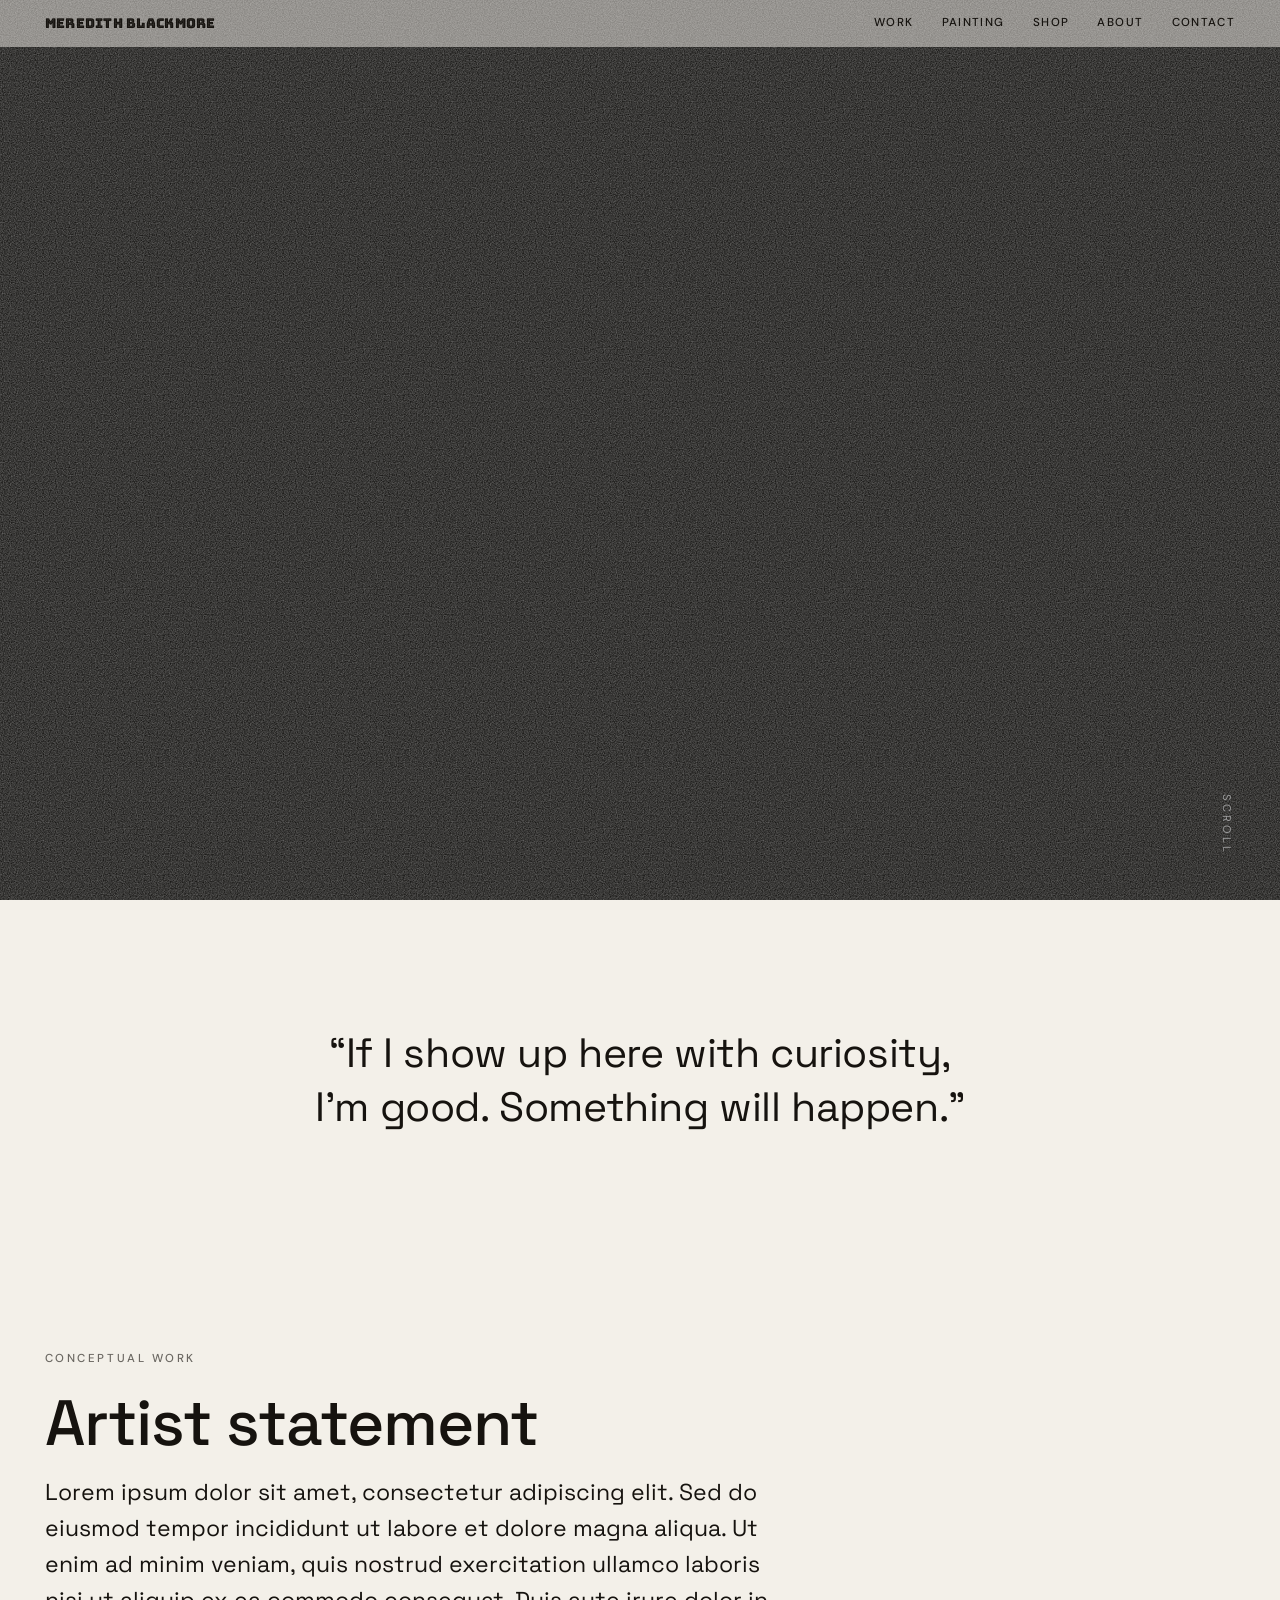
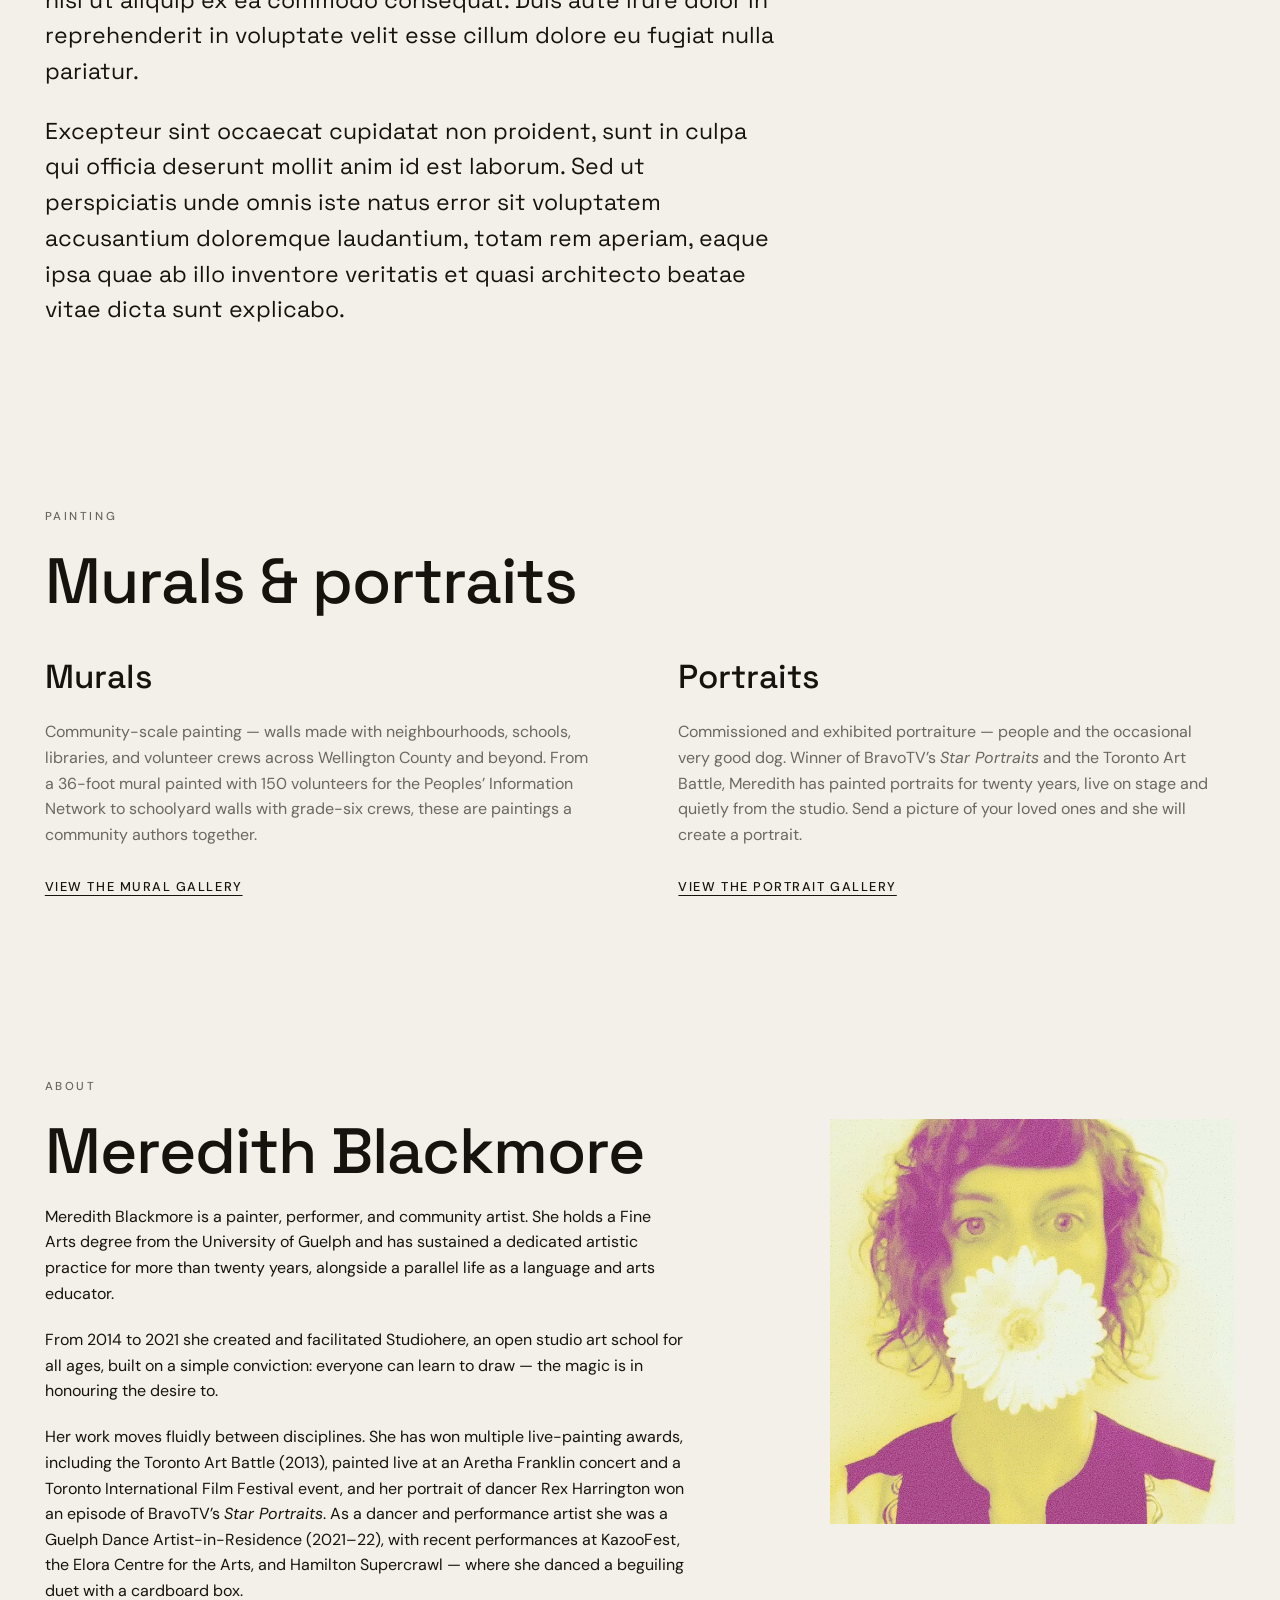
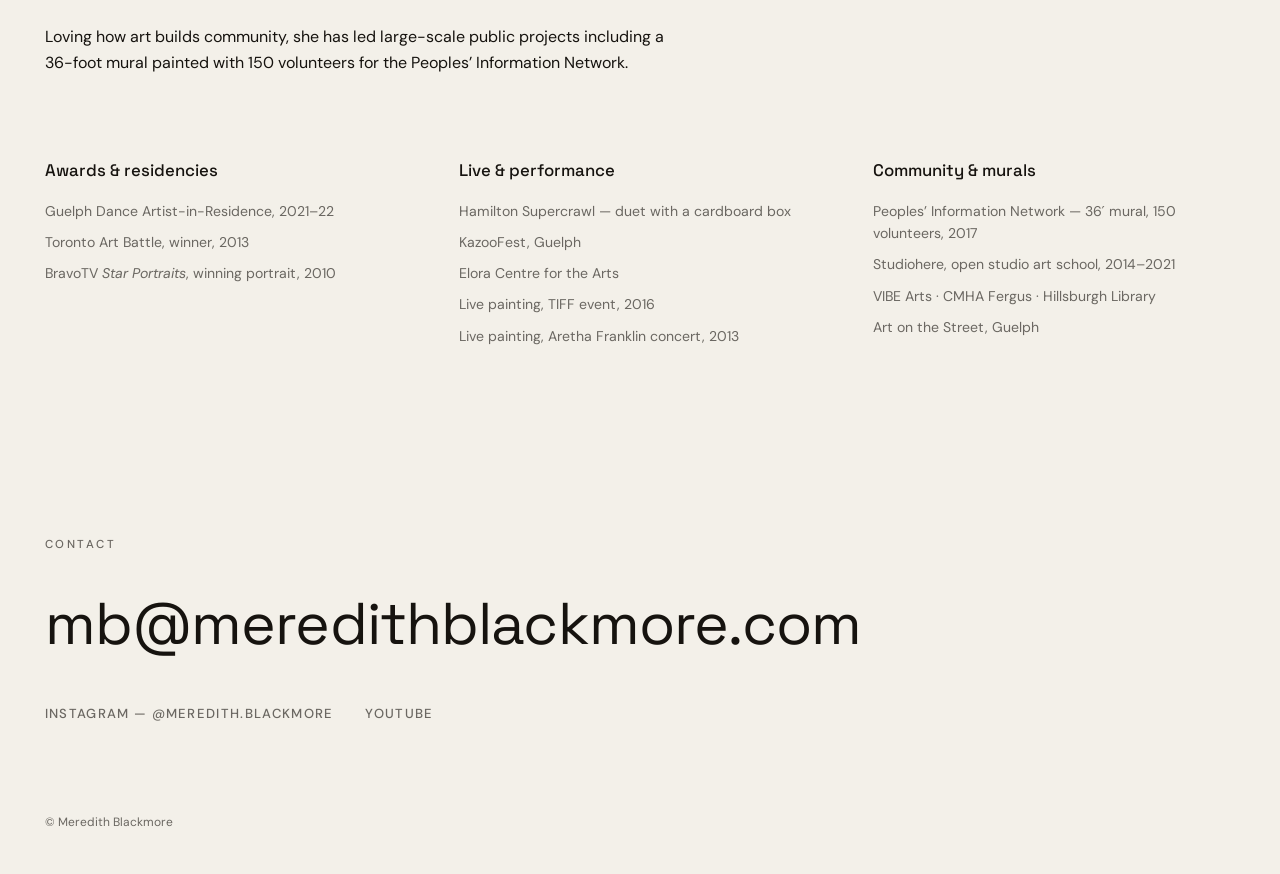
==== index.html @ 8c60cbe1 "Meredith Blackmore site — client-review build" ====
<!DOCTYPE html>
<html lang="en">
<head>
<meta charset="UTF-8">
<meta name="viewport" content="width=device-width, initial-scale=1.0">
<title>Meredith Blackmore — Painter · Performer · Community Artist</title>
<meta name="description" content="Meredith Blackmore - Multidisciplinary Artist">
<link rel="icon" href="assets/favicon.svg" type="image/svg+xml">
<link rel="icon" href="assets/favicon.png" sizes="32x32" type="image/png">
<link rel="apple-touch-icon" href="assets/apple-touch-icon.png">
<link rel="preconnect" href="https://fonts.googleapis.com">
<link rel="preconnect" href="https://fonts.gstatic.com" crossorigin>
<link href="https://fonts.googleapis.com/css2?family=Bungee+Inline&family=DM+Sans:ital,wght@0,400;0,500;1,400;1,500&family=Space+Grotesk:wght@400;500;600&display=swap" rel="stylesheet">
<script>(function(){var ua=navigator.userAgent,ipad=navigator.platform==="MacIntel"&&navigator.maxTouchPoints>1,m=/Android|iPhone|iPad|iPod|Mobi/i.test(ua)||ipad||(matchMedia("(pointer: coarse)").matches&&innerWidth<820);document.documentElement.classList.add(m?"device-mobile":"device-desktop");window.IS_MOBILE=m;})();</script>
<link rel="stylesheet" href="css/site.css">
</head>
<body>

<header class="site-head" id="siteHead">
  <a class="wordmark" href="#top">Meredith Blackmore</a>
  <nav class="site-nav">
    <a href="#work">Work</a>
    <a href="#painting">Painting</a>
    <a href="shop.html">Shop</a>
    <a href="#about">About</a>
    <a href="#contact">Contact</a>
  </nav>
</header>

<!-- ============ HERO ============ -->
<section class="hero" id="top">
  <h1 class="visually-hidden">Meredith Blackmore — painter, performer, community artist</h1>
  <div class="hero-stage grain" id="heroStage" aria-hidden="true"></div>
  <p class="hero-cue">Scroll</p>
</section>

<!-- ============ OPENING QUOTE ============ -->
<section class="statement">
  <p>“If I show up here with curiosity, I’m good. Something will happen.”</p>
</section>

<!-- ============ ARTIST STATEMENT ============ -->
<section class="section" id="work">
  <p class="eyebrow">Conceptual work</p>
  <h2 class="section-title">Artist statement</h2>
  <div class="statement-body">
    <p>Lorem ipsum dolor sit amet, consectetur adipiscing elit. Sed do eiusmod tempor incididunt ut labore et dolore magna aliqua. Ut enim ad minim veniam, quis nostrud exercitation ullamco laboris nisi ut aliquip ex ea commodo consequat. Duis aute irure dolor in reprehenderit in voluptate velit esse cillum dolore eu fugiat nulla pariatur.</p>
    <p>Excepteur sint occaecat cupidatat non proident, sunt in culpa qui officia deserunt mollit anim id est laborum. Sed ut perspiciatis unde omnis iste natus error sit voluptatem accusantium doloremque laudantium, totam rem aperiam, eaque ipsa quae ab illo inventore veritatis et quasi architecto beatae vitae dicta sunt explicabo.</p>
  </div>
</section>

<!-- ============ PAINTING ============ -->
<section class="section" id="painting">
  <p class="eyebrow">Painting</p>
  <h2 class="section-title">Murals &amp; portraits</h2>
  <div class="painting-blocks">
    <div class="painting-block">
      <h3>Murals</h3>
      <p>Community-scale painting — walls made with neighbourhoods, schools, libraries, and volunteer crews across Wellington County and beyond. From a 36-foot mural painted with 150 volunteers for the Peoples’ Information Network to schoolyard walls with grade-six crews, these are paintings a community authors together.</p>
      <a class="text-link" href="murals.html">View the mural gallery</a>
    </div>
    <div class="painting-block">
      <h3>Portraits</h3>
      <p>Commissioned and exhibited portraiture — people and the occasional very good dog. Winner of BravoTV’s <em>Star Portraits</em> and the Toronto Art Battle, Meredith has painted portraits for twenty years, live on stage and quietly from the studio. Send a picture of your loved ones and she will create a portrait.</p>
      <a class="text-link" href="portraits.html">View the portrait gallery</a>
    </div>
  </div>
</section>

<!-- ============ ABOUT ============ -->
<section class="section" id="about">
  <p class="eyebrow">About</p>
  <div class="about-grid">
    <div class="about-bio">
      <h2 class="section-title">Meredith Blackmore</h2>
      <p>Meredith Blackmore is a painter, performer, and community artist. She holds a Fine Arts degree from the University of Guelph and has sustained a dedicated artistic practice for more than twenty years, alongside a parallel life as a language and arts educator.</p>
      <p>From 2014 to 2021 she created and facilitated Studiohere, an open studio art school for all ages, built on a simple conviction: everyone can learn to draw — the magic is in honouring the desire to.</p>
      <p>Her work moves fluidly between disciplines. She has won multiple live-painting awards, including the Toronto Art Battle (2013), painted live at an Aretha Franklin concert and a Toronto International Film Festival event, and her portrait of dancer Rex Harrington won an episode of BravoTV’s <em>Star Portraits</em>. As a dancer and performance artist she was a Guelph Dance Artist-in-Residence (2021–22), with recent performances at KazooFest, the Elora Centre for the Arts, and Hamilton Supercrawl — where she danced a beguiling duet with a cardboard box.</p>
      <p>Loving how art builds community, she has led large-scale public projects including a 36-foot mural painted with 150 volunteers for the Peoples’ Information Network.</p>
    </div>
    <figure class="about-media grain">
      <video id="aboutVideo" src="assets/video/2017-12-29_12-09-17_UTC.mp4" poster="assets/posters/2017-12-29_12-09-17_UTC.jpg" muted loop playsinline></video>
    </figure>
  </div>

  <div class="selected">
    <div class="selected-col">
      <h3>Awards &amp; residencies</h3>
      <ul>
        <li>Guelph Dance Artist-in-Residence, 2021–22</li>
        <li>Toronto Art Battle, winner, 2013</li>
        <li>BravoTV <em>Star Portraits</em>, winning portrait, 2010</li>
      </ul>
    </div>
    <div class="selected-col">
      <h3>Live &amp; performance</h3>
      <ul>
        <li>Hamilton Supercrawl — duet with a cardboard box</li>
        <li>KazooFest, Guelph</li>
        <li>Elora Centre for the Arts</li>
        <li>Live painting, TIFF event, 2016</li>
        <li>Live painting, Aretha Franklin concert, 2013</li>
      </ul>
    </div>
    <div class="selected-col">
      <h3>Community &amp; murals</h3>
      <ul>
        <li>Peoples’ Information Network — 36′ mural, 150 volunteers, 2017</li>
        <li>Studiohere, open studio art school, 2014–2021</li>
        <li>VIBE Arts · CMHA Fergus · Hillsburgh Library</li>
        <li>Art on the Street, Guelph</li>
      </ul>
    </div>
  </div>
</section>

<!-- ============ CONTACT ============ -->
<section class="section contact" id="contact">
  <p class="eyebrow">Contact</p>
  <a class="contact-mail" href="mailto:mb@meredithblackmore.com">mb@meredithblackmore.com</a>
  <div class="contact-social">
    <a href="https://www.instagram.com/meredith.blackmore/" target="_blank" rel="noopener">Instagram — @meredith.blackmore</a>
    <a href="https://www.youtube.com/channel/UCuz3bTZpnlCK3Yymyf228hQ" target="_blank" rel="noopener">YouTube</a>
  </div>
</section>

<footer class="site-foot">
  <p>© Meredith Blackmore</p>
</footer>

<script src="js/hero.js"></script>
</body>
</html>
---- css/site.css ----
/* ============================================================
   Meredith Blackmore — site
   Bone paper, ink type. Bungee Inline wordmark, Space Grotesk
   display, DM Sans supporting.
   No decorative rules — hierarchy through space, weight, scale.
   ============================================================ */

:root {
  --bone: #f3f0e9;
  --ink: #16130f;
  --ink-soft: rgba(22, 19, 15, 0.62);
  --gap: clamp(1rem, 2.5vw, 2rem);
  --ease-sine: cubic-bezier(0.445, 0.05, 0.55, 0.95);
}

* { margin: 0; padding: 0; box-sizing: border-box; }

html { scroll-behavior: smooth; }

body {
  overflow-x: clip;
  background: var(--bone);
  color: var(--ink);
  font-family: "DM Sans", system-ui, sans-serif;
  font-size: 1rem;
  line-height: 1.6;
  -webkit-font-smoothing: antialiased;
}

img, video { display: block; max-width: 100%; }

a { color: inherit; }

/* ---------- header ---------- */

.site-head {
  position: fixed;
  inset: 0 0 auto 0;
  z-index: 50;
  display: flex;
  justify-content: space-between;
  align-items: center;
  padding: 0.9rem clamp(1.25rem, 3.5vw, 3rem);
  color: var(--ink);
  background: rgba(243, 240, 233, 0.5); /* videos play through underneath */
  transition: background-color 0.5s var(--ease-sine);
}

/* solid once past the hero; subpages have no hero so always solid */
.site-head.solid,
.subpage .site-head {
  background: var(--bone);
}

.wordmark {
  font-family: "Bungee Inline", sans-serif;
  font-weight: 400;
  font-size: clamp(0.8rem, 1.05vw, 0.95rem);
  line-height: 1.1;
  letter-spacing: 0.02em;
  text-decoration: none;
  white-space: nowrap;
}

.visually-hidden {
  position: absolute;
  width: 1px;
  height: 1px;
  overflow: hidden;
  clip-path: inset(50%);
  white-space: nowrap;
}

.site-nav {
  display: flex;
  gap: clamp(0.9rem, 2.2vw, 1.9rem);
}

.site-nav a {
  font-family: "DM Sans", system-ui, sans-serif;
  font-weight: 500;
  font-size: 0.72rem;
  letter-spacing: 0.12em;
  text-transform: uppercase;
  text-decoration: none;
  color: var(--ink);
  transition: opacity 0.4s var(--ease-sine);
}

.site-nav a:hover { opacity: 0.65; }

.text-link {
  display: inline-block;
  font-size: 0.8rem;
  font-weight: 500;
  letter-spacing: 0.12em;
  text-transform: uppercase;
  text-decoration: underline;
  text-underline-offset: 0.35em;
  transition: opacity 0.4s var(--ease-sine);
}

.text-link:hover { opacity: 0.65; }

/* ---------- hero ---------- */

.hero {
  position: relative;
  height: 100svh;
  overflow: hidden;
  background: #0c0b09;
}

.hero-stage { position: absolute; inset: 0; }

.hero-scene {
  position: absolute;
  inset: 0;
  opacity: 0;
  transition: opacity 1.9s var(--ease-sine);
}

.hero-scene.live { opacity: 1; }

.hero-scene video {
  width: 100%;
  height: 100%;
  object-fit: cover;
}

.hero-cue {
  position: absolute;
  right: clamp(1.25rem, 3.5vw, 3rem);
  bottom: clamp(1.5rem, 5vh, 3.5rem);
  z-index: 5;
  mix-blend-mode: difference;
  color: #fff;
  font-size: 0.7rem;
  letter-spacing: 0.28em;
  text-transform: uppercase;
  writing-mode: vertical-rl;
  opacity: 0.7;
  animation: cue-drift 4.5s var(--ease-sine) infinite;
}

@keyframes cue-drift {
  0%, 100% { transform: translateY(0); }
  50% { transform: translateY(10px); }
}

/* ---------- film grain ---------- */

.grain { overflow: hidden; } /* positioning context comes from the host element */

figure.grain { position: relative; }

.grain::after {
  content: "";
  position: absolute;
  inset: -75%;
  z-index: 3;
  pointer-events: none;
  background-image: url("data:image/svg+xml,%3Csvg xmlns='http://www.w3.org/2000/svg' width='240' height='240'%3E%3Cfilter id='n'%3E%3CfeTurbulence type='fractalNoise' baseFrequency='0.85' numOctaves='2' stitchTiles='stitch'/%3E%3CfeColorMatrix type='saturate' values='0'/%3E%3C/filter%3E%3Crect width='100%25' height='100%25' filter='url(%23n)'/%3E%3C/svg%3E");
  /* NB: no mix-blend-mode here — Chrome won't blend against <video> layers,
     the grain silently disappears. Contrast-punched noise at low alpha works. */
  filter: contrast(320%);
  opacity: 0.38;
  animation: grain-shift 1.2s steps(10) infinite;
}

@keyframes grain-shift {
  0%, 100% { transform: translate(0, 0); }
  10% { transform: translate(-4%, -8%); }
  20% { transform: translate(-12%, 4%); }
  30% { transform: translate(6%, -18%); }
  40% { transform: translate(-4%, 18%); }
  50% { transform: translate(-12%, 8%); }
  60% { transform: translate(12%, 0%); }
  70% { transform: translate(0%, 12%); }
  80% { transform: translate(2%, 24%); }
  90% { transform: translate(-8%, 8%); }
}

/* ---------- statement ---------- */

.statement {
  padding: clamp(6rem, 14vh, 10rem) clamp(1.25rem, 3.5vw, 3rem);
  display: flex;
  justify-content: center;
}

.statement p {
  max-width: 56rem;
  font-family: "Space Grotesk", sans-serif;
  font-weight: 400;
  font-size: clamp(1.7rem, 3.2vw, 2.9rem);
  line-height: 1.32;
  letter-spacing: -0.01em;
  text-align: center;
  text-wrap: balance;
}

/* ---------- sections ---------- */

.section {
  padding: clamp(4.5rem, 10vh, 8rem) clamp(1.25rem, 3.5vw, 3rem);
  max-width: 90rem;
  margin: 0 auto;
}

.eyebrow {
  font-size: 0.72rem;
  font-weight: 500;
  letter-spacing: 0.22em;
  text-transform: uppercase;
  color: var(--ink-soft);
  margin-bottom: 1.4rem;
}

.section-title {
  font-family: "Space Grotesk", sans-serif;
  font-weight: 500;
  font-size: clamp(2.4rem, 5vw, 4.4rem);
  line-height: 1.02;
  letter-spacing: -0.015em;
  margin-bottom: 1.2rem;
}

.title-years {
  font-style: italic;
  font-weight: 400;
  font-size: 0.5em;
  color: var(--ink-soft);
  margin-left: 0.35em;
}

.section-intro {
  max-width: 38rem;
  color: var(--ink-soft);
  margin-bottom: clamp(2.5rem, 5vh, 4rem);
}

.sub-gap { margin-top: clamp(5rem, 10vh, 8rem); }

/* ---------- artist statement ---------- */

.statement-body { max-width: 46rem; }

.statement-body p {
  font-family: "Space Grotesk", sans-serif;
  font-weight: 400;
  font-size: clamp(1.15rem, 1.8vw, 1.5rem);
  line-height: 1.55;
  margin-bottom: 1.5rem;
}

.statement-body p:last-child { margin-bottom: 0; }

/* ---------- painting blocks ---------- */

.painting-blocks {
  margin-top: clamp(2rem, 4vh, 3rem);
  display: grid;
  grid-template-columns: repeat(auto-fit, minmax(min(22rem, 100%), 1fr));
  gap: clamp(2.5rem, 6vw, 6rem);
}

.painting-block h3 {
  font-family: "Space Grotesk", sans-serif;
  font-weight: 500;
  font-size: clamp(1.6rem, 2.6vw, 2.3rem);
  margin-bottom: 1rem;
}

.painting-block p {
  color: var(--ink-soft);
  margin-bottom: 1.6rem;
  max-width: 34rem;
}

/* ---------- painting galleries (subpages) ---------- */

.mural-grid {
  display: grid;
  grid-template-columns: repeat(auto-fill, minmax(min(26rem, 100%), 1fr));
  gap: var(--gap);
  row-gap: clamp(2rem, 4vh, 3rem);
}

.mural-grid figure img {
  width: 100%;
  aspect-ratio: 4 / 3;
  object-fit: cover;
}

.mural-grid figcaption,
.about-media figcaption {
  margin-top: 0.65rem;
  font-size: 0.78rem;
  color: var(--ink-soft);
  letter-spacing: 0.02em;
}

.portrait-grid {
  display: grid;
  grid-template-columns: repeat(auto-fill, minmax(min(15rem, 100%), 1fr));
  gap: var(--gap);
}

.portrait-grid figure img {
  width: 100%;
  aspect-ratio: 4 / 5;
  object-fit: cover;
}

/* ---------- shop (emulates the existing WooCommerce shop) ---------- */

.product-grid {
  display: grid;
  grid-template-columns: repeat(auto-fill, minmax(min(15rem, 100%), 1fr));
  gap: var(--gap);
  row-gap: clamp(2.2rem, 4vh, 3.2rem);
}

.product-card {
  display: block;
  text-decoration: none;
}

.card-media {
  position: relative;
  display: block;
  margin-bottom: 0.85rem;
}

.product-card img {
  width: 100%;
  aspect-ratio: 1;
  object-fit: cover;
  transition: opacity 0.4s var(--ease-sine);
}

.product-card:hover img { opacity: 0.88; }

.product-card.is-sold { pointer-events: none; }

.product-card.is-sold img { opacity: 0.55; filter: saturate(0.6); }

.sold-badge {
  position: absolute;
  left: 0.7rem;
  top: 0.7rem;
  padding: 0.3rem 0.7rem;
  background: var(--bone);
  color: var(--ink);
  font-size: 0.66rem;
  font-weight: 500;
  letter-spacing: 0.14em;
  text-transform: uppercase;
}

.product-card h3 {
  font-family: "Space Grotesk", sans-serif;
  font-weight: 500;
  font-size: 1.08rem;
  line-height: 1.25;
  margin-bottom: 0.25rem;
}

.product-card .desc {
  font-size: 0.78rem;
  color: var(--ink-soft);
  line-height: 1.45;
  margin-bottom: 0.3rem;
  display: -webkit-box;
  -webkit-line-clamp: 2;
  -webkit-box-orient: vertical;
  overflow: hidden;
}

.product-card .price {
  font-size: 0.85rem;
  color: var(--ink-soft);
  margin-bottom: 0.8rem;
}

.card-cta {
  display: inline-block;
  padding: 0.55rem 1.1rem;
  background: var(--ink);
  color: var(--bone);
  font-size: 0.7rem;
  font-weight: 500;
  letter-spacing: 0.12em;
  text-transform: uppercase;
  transition: opacity 0.4s var(--ease-sine);
}

.product-card:hover .card-cta { opacity: 0.82; }

.shop-more {
  margin-top: clamp(2.5rem, 5vh, 4rem);
  display: flex;
  flex-wrap: wrap;
  align-items: baseline;
  gap: 2rem;
}

.shop-note {
  font-size: 0.85rem;
  color: var(--ink-soft);
}

.shop-note a { color: inherit; }

/* ---------- about ---------- */

.about-grid {
  display: grid;
  grid-template-columns: minmax(0, 7fr) minmax(0, 4fr);
  gap: clamp(2.5rem, 6vw, 5rem);
  align-items: start;
}

.about-bio p { max-width: 40rem; margin-bottom: 1.3rem; }

.about-bio p:last-child { margin-bottom: 0; }

.about-media img,
.about-media video { width: 100%; }

.selected {
  margin-top: clamp(4rem, 9vh, 7rem);
  display: grid;
  grid-template-columns: repeat(auto-fit, minmax(min(16rem, 100%), 1fr));
  gap: clamp(2rem, 4vw, 4rem);
}

.selected-col h3 {
  font-family: "Space Grotesk", sans-serif;
  font-weight: 500;
  font-size: 1.05rem;
  margin-bottom: 1rem;
}

.selected-col ul { list-style: none; }

.selected-col li {
  font-size: 0.88rem;
  color: var(--ink-soft);
  margin-bottom: 0.55rem;
}

/* ---------- contact ---------- */

.contact { padding-bottom: clamp(3rem, 6vh, 5rem); }

.contact-mail {
  display: inline-block;
  font-family: "Space Grotesk", sans-serif;
  font-weight: 400;
  font-size: clamp(1.6rem, 4.6vw, 4rem);
  letter-spacing: -0.015em;
  text-decoration: none;
  transition: opacity 0.4s var(--ease-sine);
  overflow-wrap: anywhere;
}

.contact-mail:hover { opacity: 0.7; }

.contact-social {
  margin-top: 2rem;
  display: flex;
  flex-wrap: wrap;
  gap: 2rem;
}

.contact-social a {
  font-size: 0.82rem;
  font-weight: 500;
  letter-spacing: 0.1em;
  text-transform: uppercase;
  text-decoration: none;
  color: var(--ink-soft);
  transition: color 0.4s var(--ease-sine);
}

.contact-social a:hover { color: var(--ink); }

/* ---------- gallery subpages ---------- */

.subpage .gallery-page {
  padding-top: clamp(8rem, 16vh, 11rem); /* clear the fixed header */
}

.gallery-back {
  margin-top: clamp(2.5rem, 5vh, 4rem);
  display: flex;
  flex-wrap: wrap;
  gap: 2rem;
}

/* ---------- footer ---------- */

.site-foot {
  padding: 2.2rem clamp(1.25rem, 3.5vw, 3rem) 2.6rem;
  font-size: 0.75rem;
  color: var(--ink-soft);
}

/* ---------- small screens ---------- */

@media (max-width: 640px) {
  .site-head {
    flex-direction: column;
    align-items: center;
    gap: 0.55rem;
    padding: 0.8rem 1rem;
  }
  .wordmark { font-size: 0.78rem; }
  .site-nav { width: 100%; justify-content: space-between; gap: 0.4rem; }
  .site-nav a { font-size: 0.58rem; letter-spacing: 0.06em; }
  .hero-cue { display: none; }
  .about-grid { grid-template-columns: 1fr; }
  .about-media { order: -1; max-width: 20rem; }
  .product-grid,
  .portrait-grid {
    grid-template-columns: repeat(2, 1fr);
    gap: 0.9rem;
    row-gap: 1.6rem;
  }
  .product-card h3 { font-size: 0.92rem; }
  .card-cta { padding: 0.45rem 0.8rem; font-size: 0.62rem; }
  .subpage .gallery-page { padding-top: 7.5rem; }
}

/* ---------- reduced motion ---------- */

@media (prefers-reduced-motion: reduce) {
  html { scroll-behavior: auto; }
  .hero-cue { animation: none; }
  .hero-scene { transition: none; }
  .grain::after { animation: none; }
}
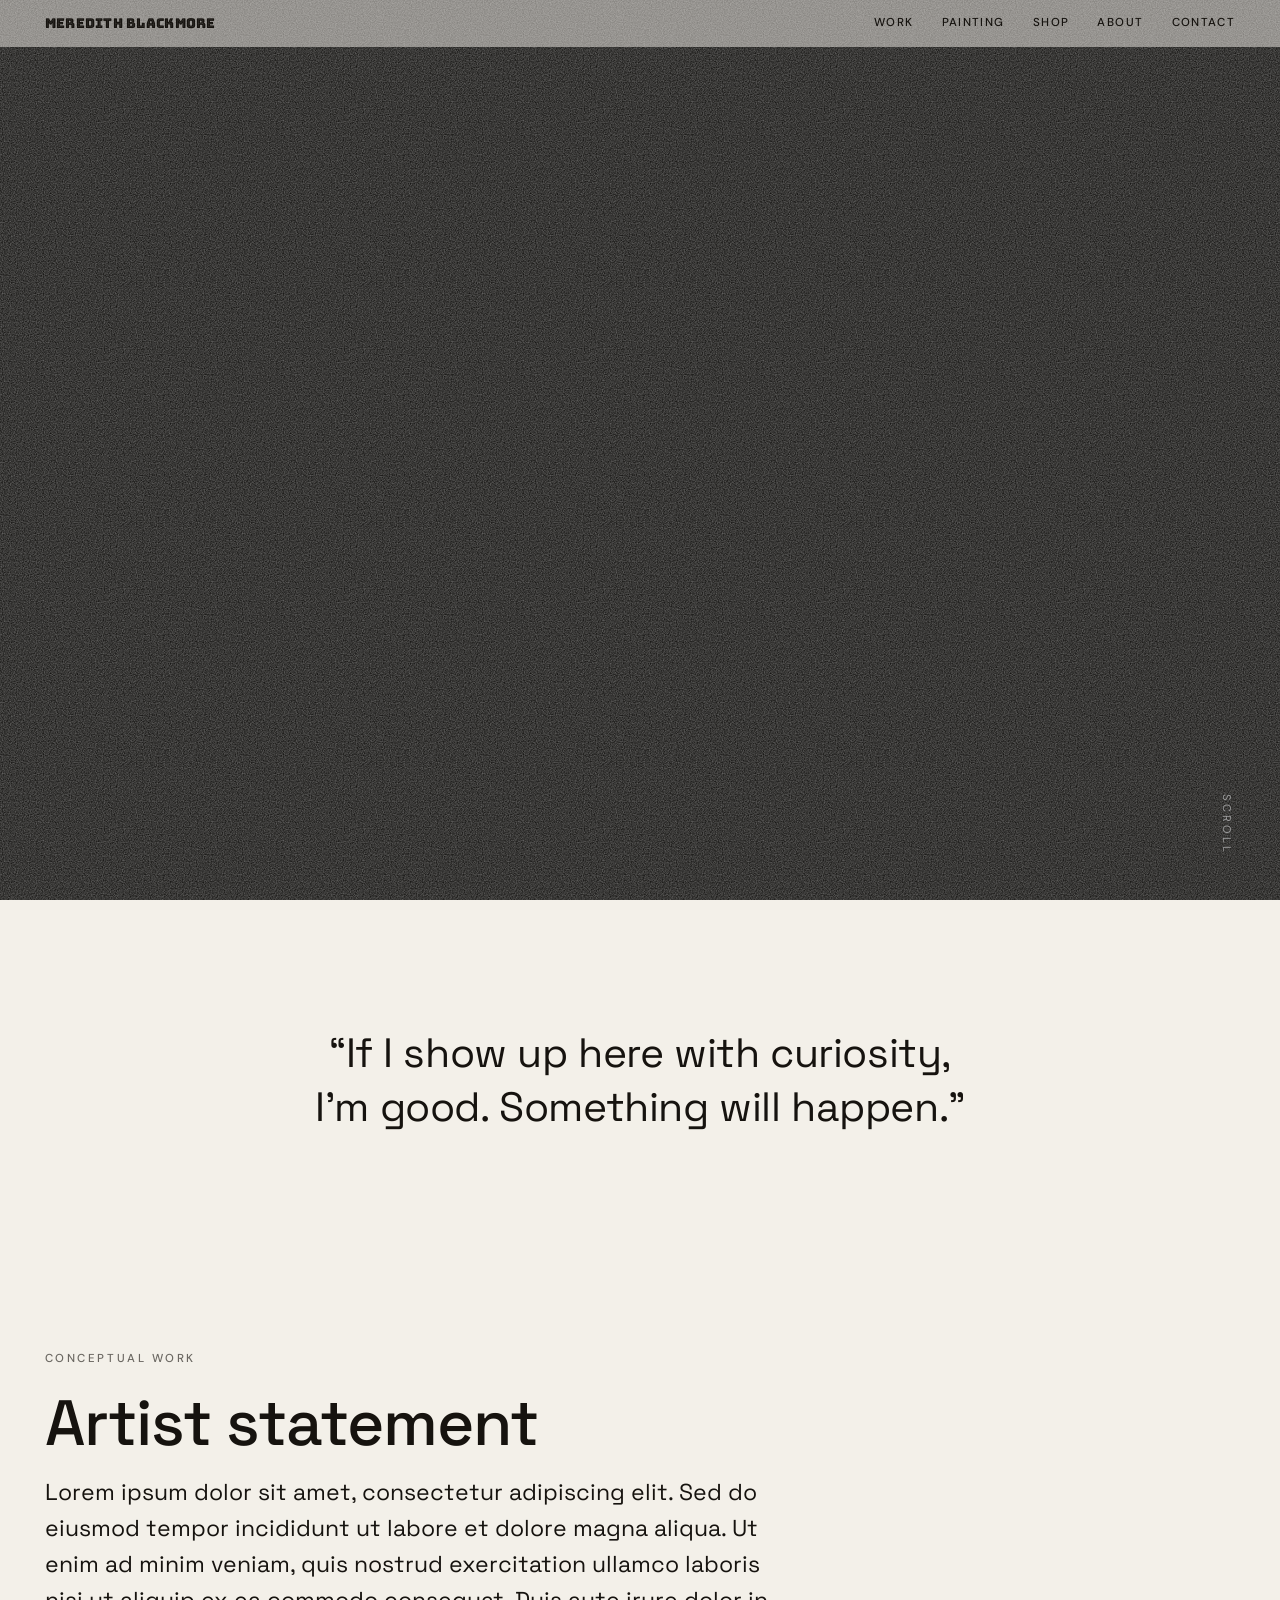
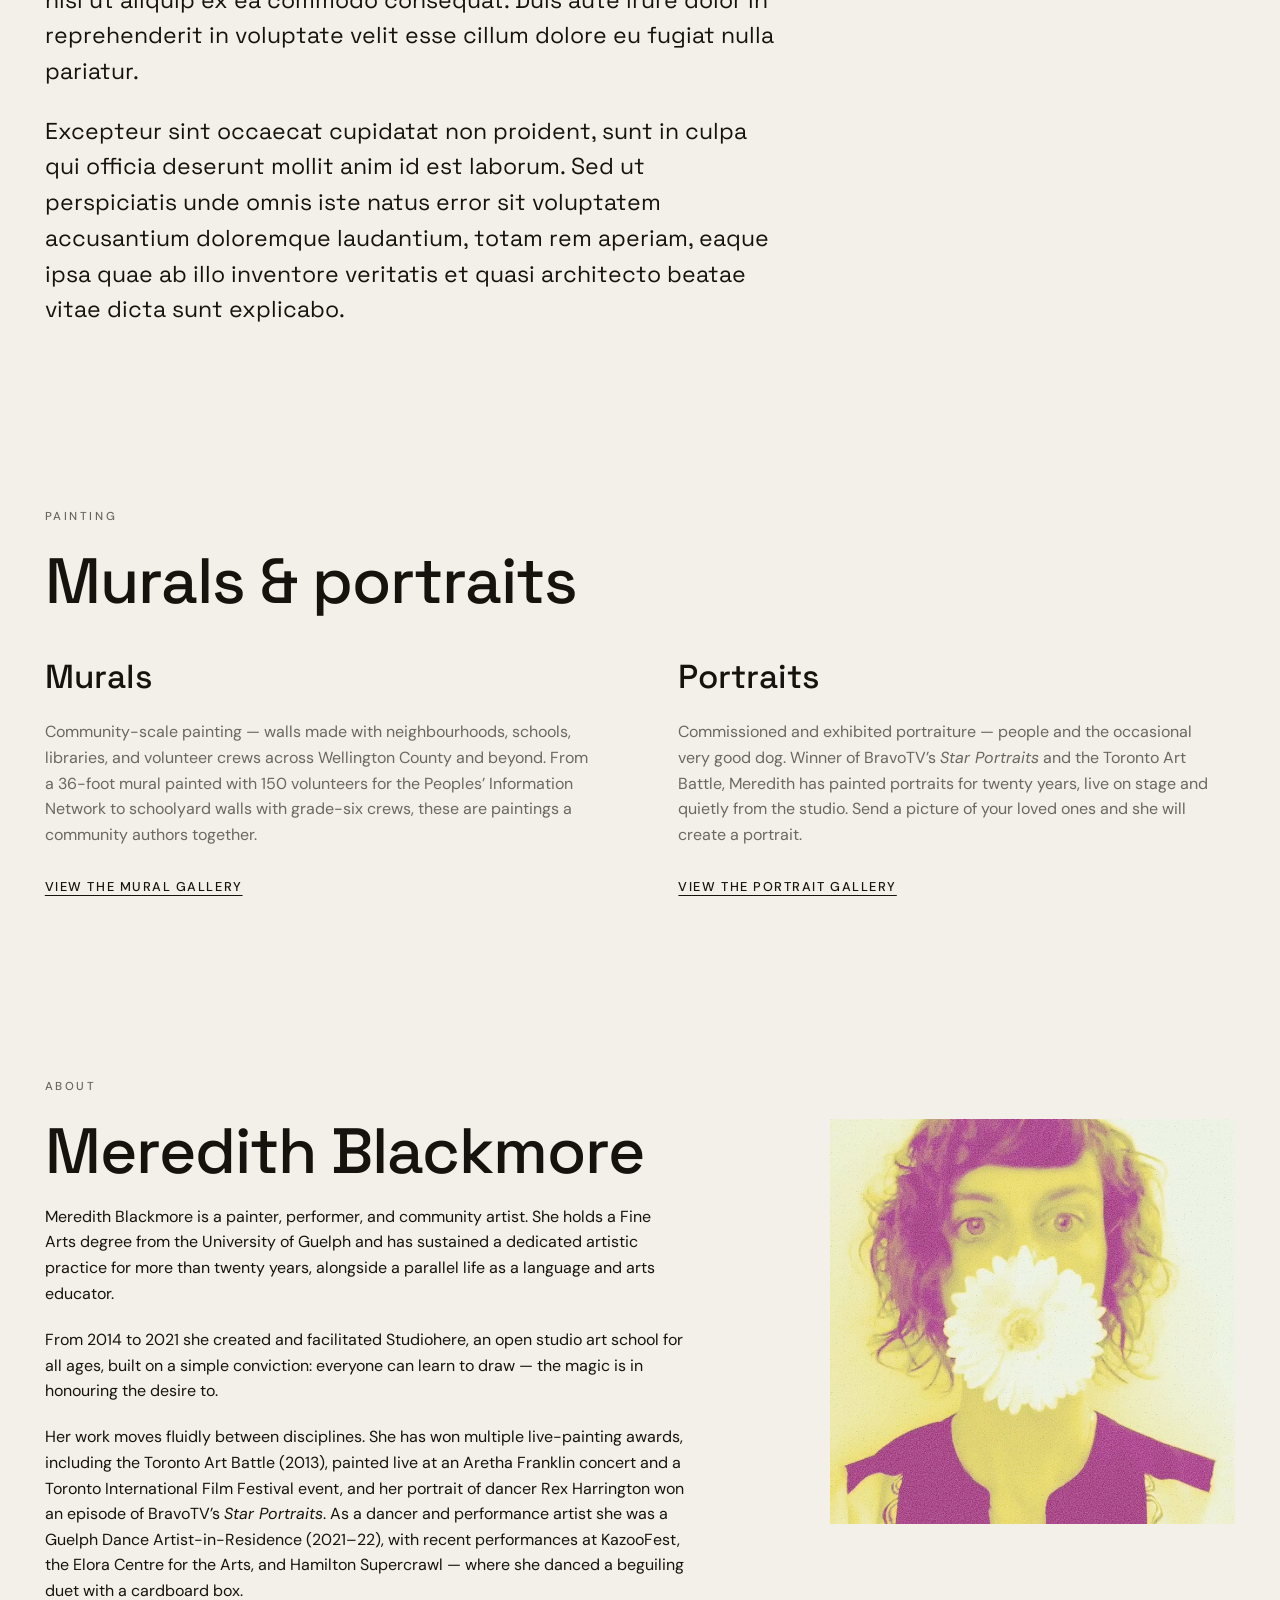
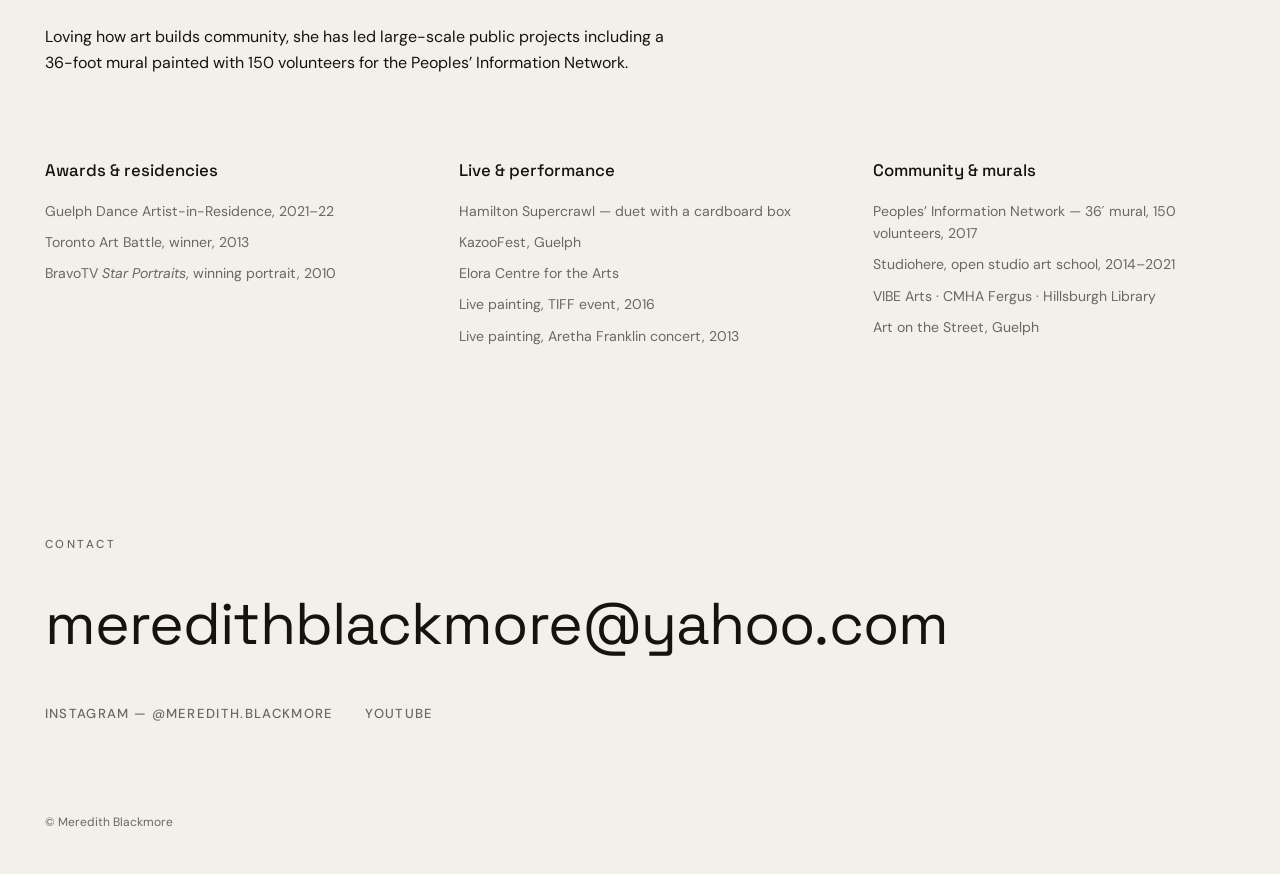
==== commit bfed9ec7: "Contact email: meredithblackmore@yahoo.com" ====
--- a/index.html
+++ b/index.html
@@ -117,7 +117,7 @@
 <!-- ============ CONTACT ============ -->
 <section class="section contact" id="contact">
   <p class="eyebrow">Contact</p>
-  <a class="contact-mail" href="mailto:mb@meredithblackmore.com">mb@meredithblackmore.com</a>
+  <a class="contact-mail" href="mailto:meredithblackmore@yahoo.com">meredithblackmore@yahoo.com</a>
   <div class="contact-social">
     <a href="https://www.instagram.com/meredith.blackmore/" target="_blank" rel="noopener">Instagram — @meredith.blackmore</a>
     <a href="https://www.youtube.com/channel/UCuz3bTZpnlCK3Yymyf228hQ" target="_blank" rel="noopener">YouTube</a>
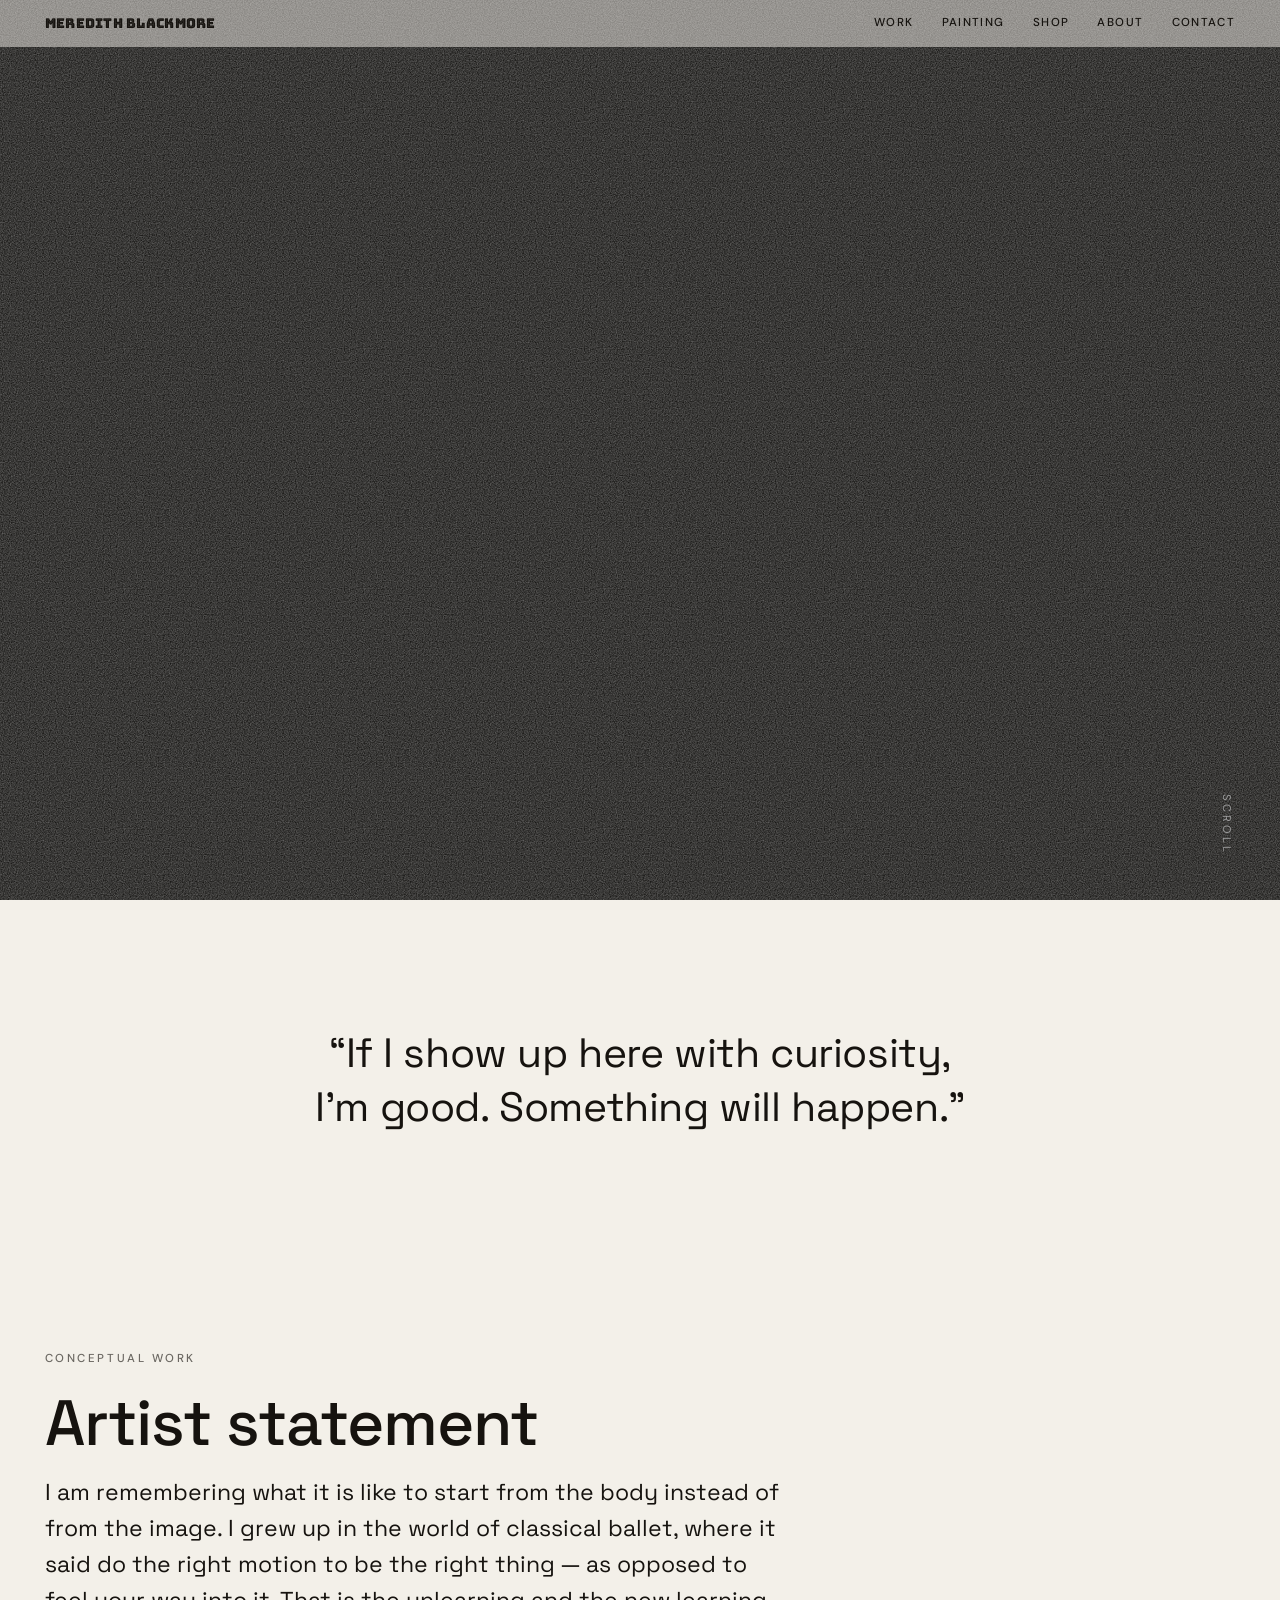
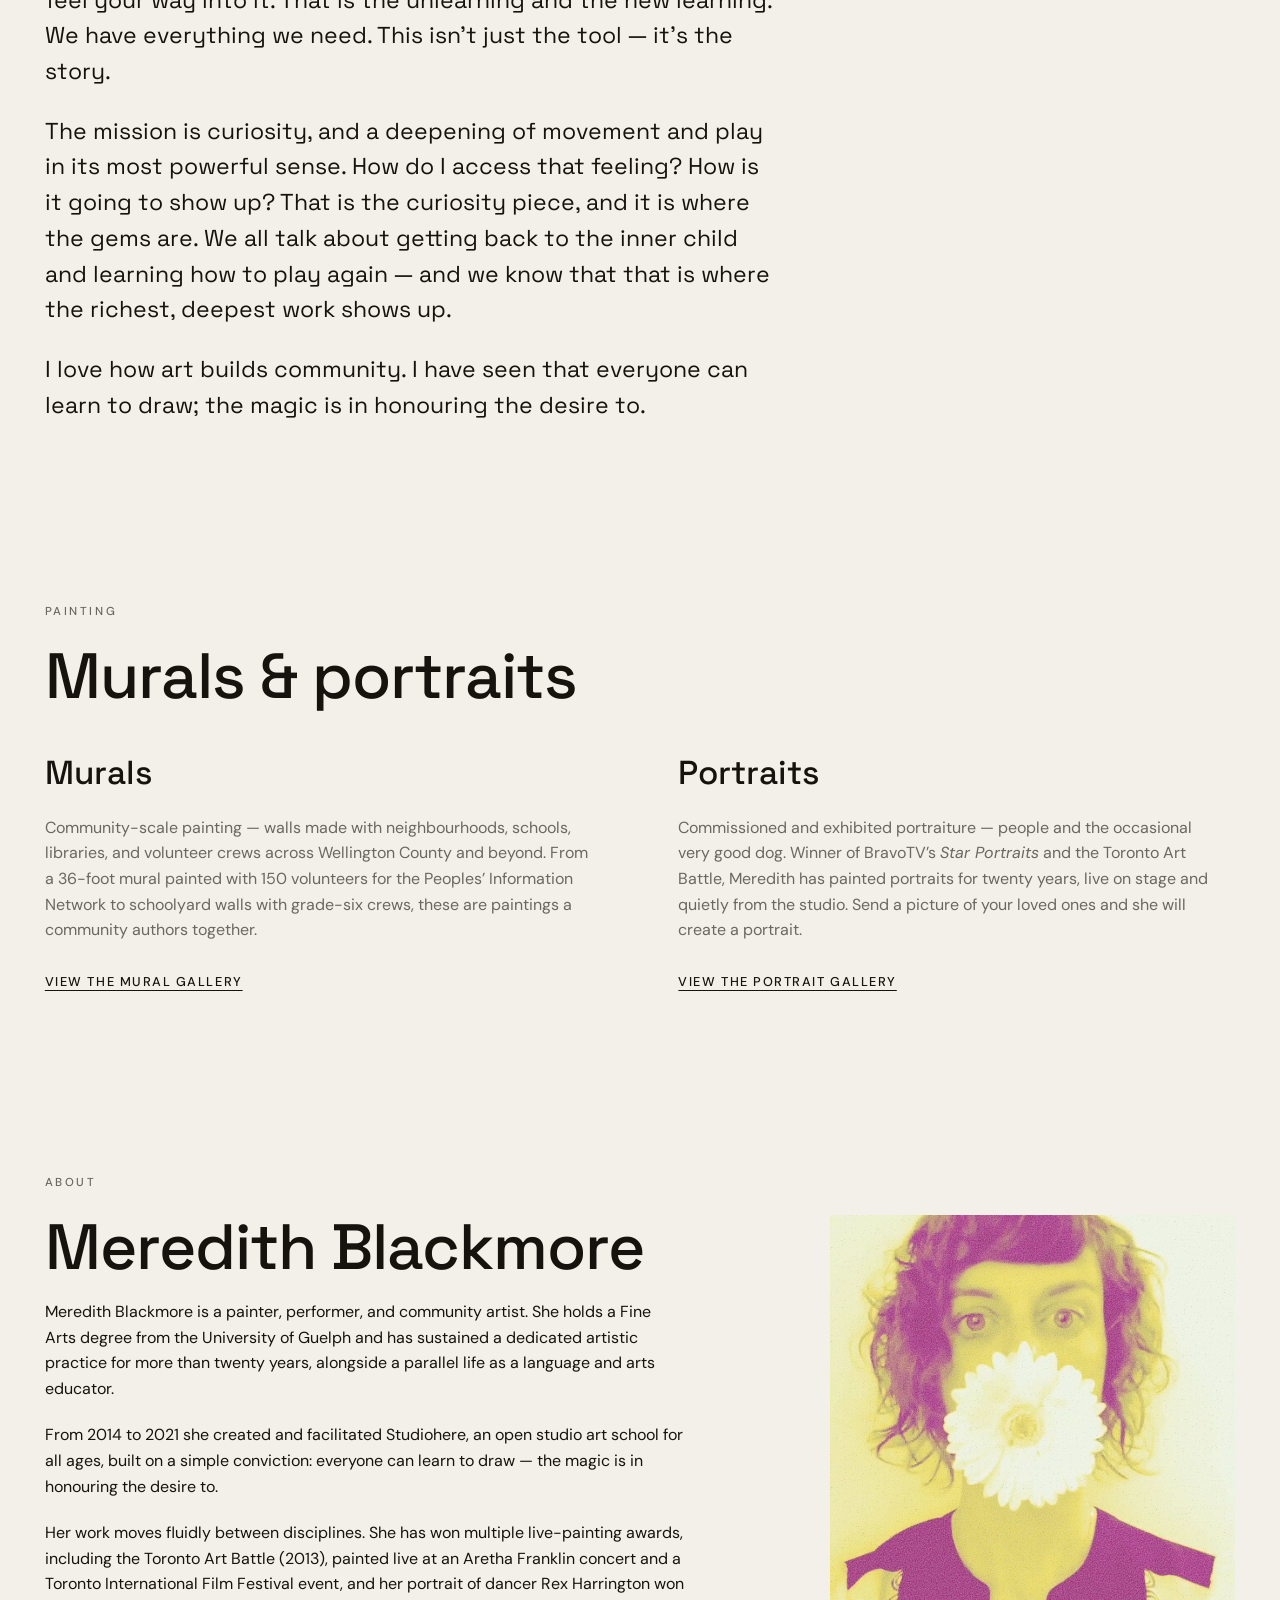
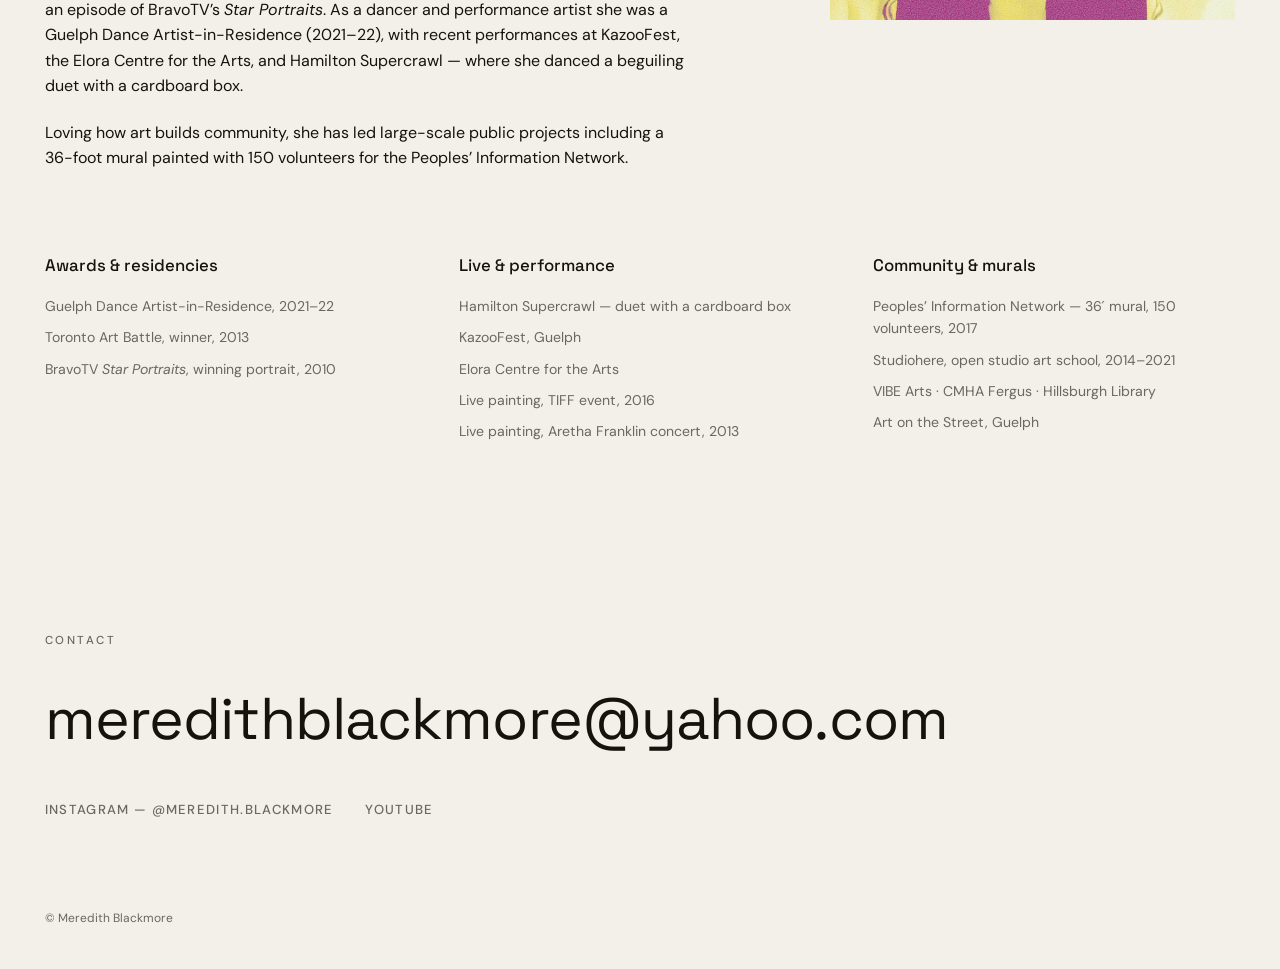
==== commit 4fcc5560: "Restore artist statement" ====
--- a/index.html
+++ b/index.html
@@ -44,8 +44,9 @@
   <p class="eyebrow">Conceptual work</p>
   <h2 class="section-title">Artist statement</h2>
   <div class="statement-body">
-    <p>Lorem ipsum dolor sit amet, consectetur adipiscing elit. Sed do eiusmod tempor incididunt ut labore et dolore magna aliqua. Ut enim ad minim veniam, quis nostrud exercitation ullamco laboris nisi ut aliquip ex ea commodo consequat. Duis aute irure dolor in reprehenderit in voluptate velit esse cillum dolore eu fugiat nulla pariatur.</p>
-    <p>Excepteur sint occaecat cupidatat non proident, sunt in culpa qui officia deserunt mollit anim id est laborum. Sed ut perspiciatis unde omnis iste natus error sit voluptatem accusantium doloremque laudantium, totam rem aperiam, eaque ipsa quae ab illo inventore veritatis et quasi architecto beatae vitae dicta sunt explicabo.</p>
+    <p>I am remembering what it is like to start from the body instead of from the image. I grew up in the world of classical ballet, where it said do the right motion to be the right thing — as opposed to feel your way into it. That is the unlearning and the new learning. We have everything we need. This isn’t just the tool — it’s the story.</p>
+    <p>The mission is curiosity, and a deepening of movement and play in its most powerful sense. How do I access that feeling? How is it going to show up? That is the curiosity piece, and it is where the gems are. We all talk about getting back to the inner child and learning how to play again — and we know that that is where the richest, deepest work shows up.</p>
+    <p>I love how art builds community. I have seen that everyone can learn to draw; the magic is in honouring the desire to.</p>
   </div>
 </section>
 
--- a/css/site.css
+++ b/css/site.css
@@ -397,6 +397,25 @@
 }
 
 .product-card:hover .card-cta { opacity: 0.82; }
+button.card-cta { border: 0; cursor: pointer; font-family: inherit; }
+
+/* enquiry dialog */
+#enquiryDialog {
+  border: 0; padding: 2rem; width: min(30rem, calc(100vw - 2rem));
+  background: var(--bone); color: var(--ink);
+}
+#enquiryDialog::backdrop { background: rgba(0,0,0,0.55); }
+.enq-close-row { display: flex; justify-content: flex-end; margin: -1rem -1rem 0 0; }
+.enq-x { background: none; border: 0; font-size: 1.6rem; line-height: 1; cursor: pointer; color: var(--ink); }
+.enq-title { font-size: 1.3rem; margin: 0 0 0.5rem; }
+.enq-sub { font-size: 0.85rem; color: var(--ink-soft); margin: 0 0 1.2rem; }
+.enq-form label { display: block; font-size: 0.72rem; letter-spacing: 0.08em; text-transform: uppercase; margin-bottom: 0.9rem; }
+.enq-form input, .enq-form textarea {
+  display: block; width: 100%; margin-top: 0.3rem; padding: 0.6rem;
+  font: inherit; font-size: 0.95rem; letter-spacing: 0; text-transform: none;
+  border: 1px solid var(--ink); background: transparent; color: var(--ink);
+}
+.enq-status { font-size: 0.85rem; margin: 0.8rem 0 0; min-height: 1.2em; }
 
 .shop-more {
   margin-top: clamp(2.5rem, 5vh, 4rem);
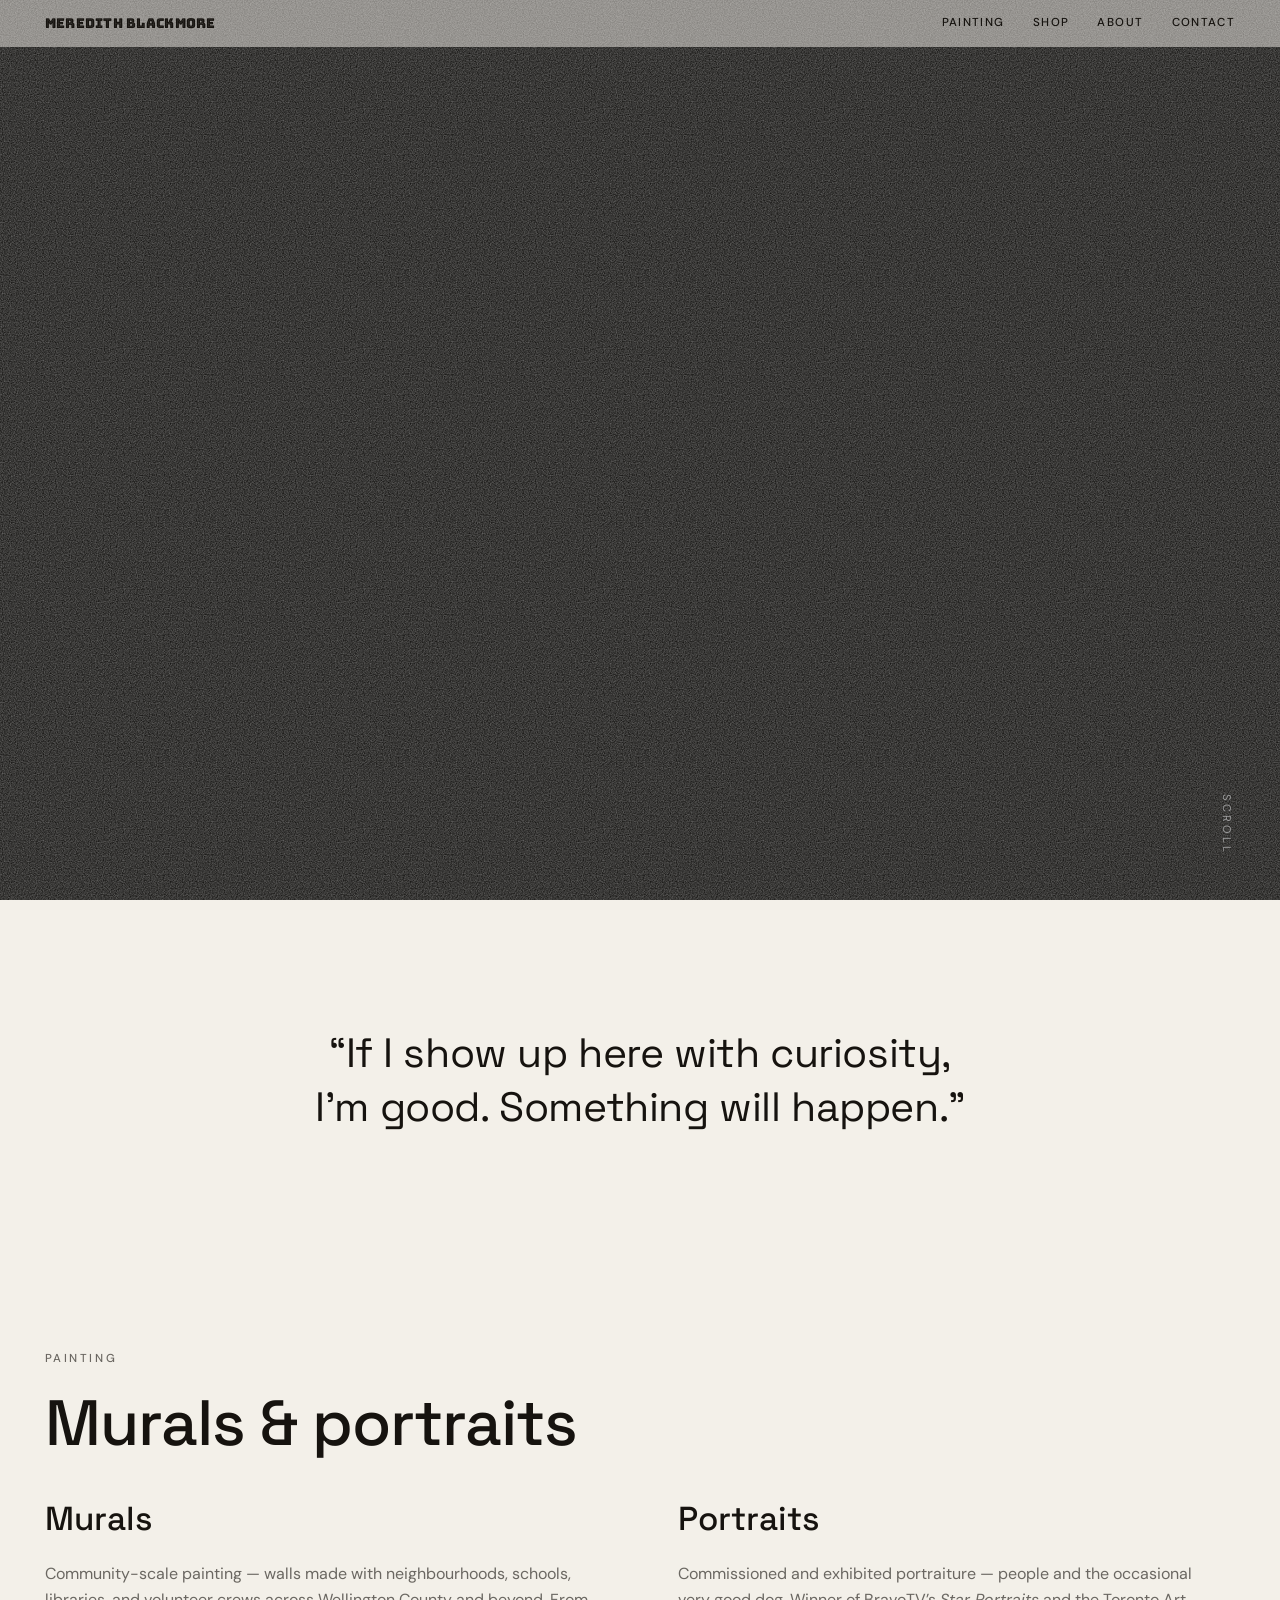
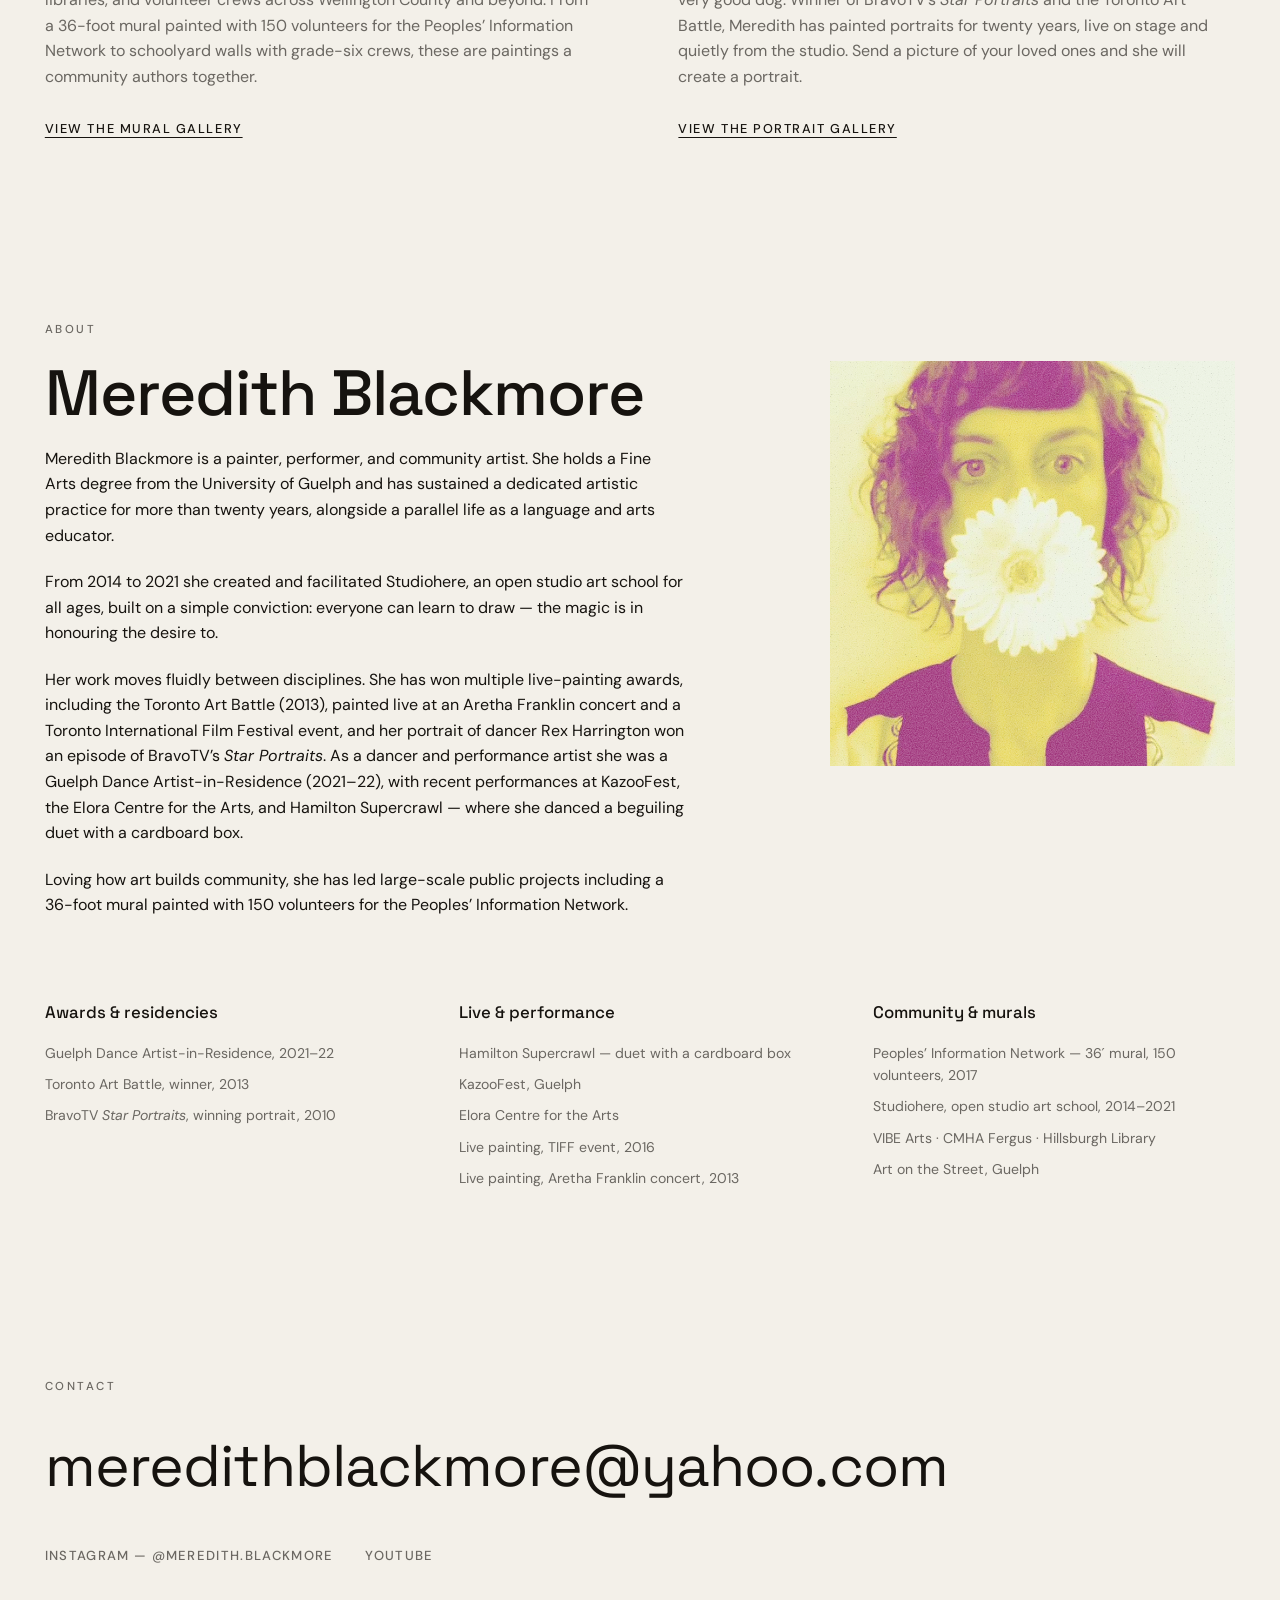
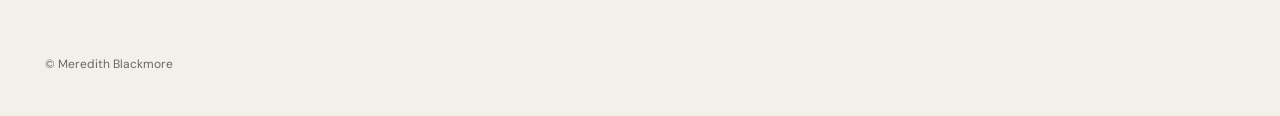
==== commit 815a3e72: "Hide artist statement section until approved copy arrives (recoverable from git)" ====
--- a/index.html
+++ b/index.html
@@ -19,7 +19,6 @@
 <header class="site-head" id="siteHead">
   <a class="wordmark" href="#top">Meredith Blackmore</a>
   <nav class="site-nav">
-    <a href="#work">Work</a>
     <a href="#painting">Painting</a>
     <a href="shop.html">Shop</a>
     <a href="#about">About</a>
@@ -37,17 +36,6 @@
 <!-- ============ OPENING QUOTE ============ -->
 <section class="statement">
   <p>“If I show up here with curiosity, I’m good. Something will happen.”</p>
-</section>
-
-<!-- ============ ARTIST STATEMENT ============ -->
-<section class="section" id="work">
-  <p class="eyebrow">Conceptual work</p>
-  <h2 class="section-title">Artist statement</h2>
-  <div class="statement-body">
-    <p>I am remembering what it is like to start from the body instead of from the image. I grew up in the world of classical ballet, where it said do the right motion to be the right thing — as opposed to feel your way into it. That is the unlearning and the new learning. We have everything we need. This isn’t just the tool — it’s the story.</p>
-    <p>The mission is curiosity, and a deepening of movement and play in its most powerful sense. How do I access that feeling? How is it going to show up? That is the curiosity piece, and it is where the gems are. We all talk about getting back to the inner child and learning how to play again — and we know that that is where the richest, deepest work shows up.</p>
-    <p>I love how art builds community. I have seen that everyone can learn to draw; the magic is in honouring the desire to.</p>
-  </div>
 </section>
 
 <!-- ============ PAINTING ============ -->
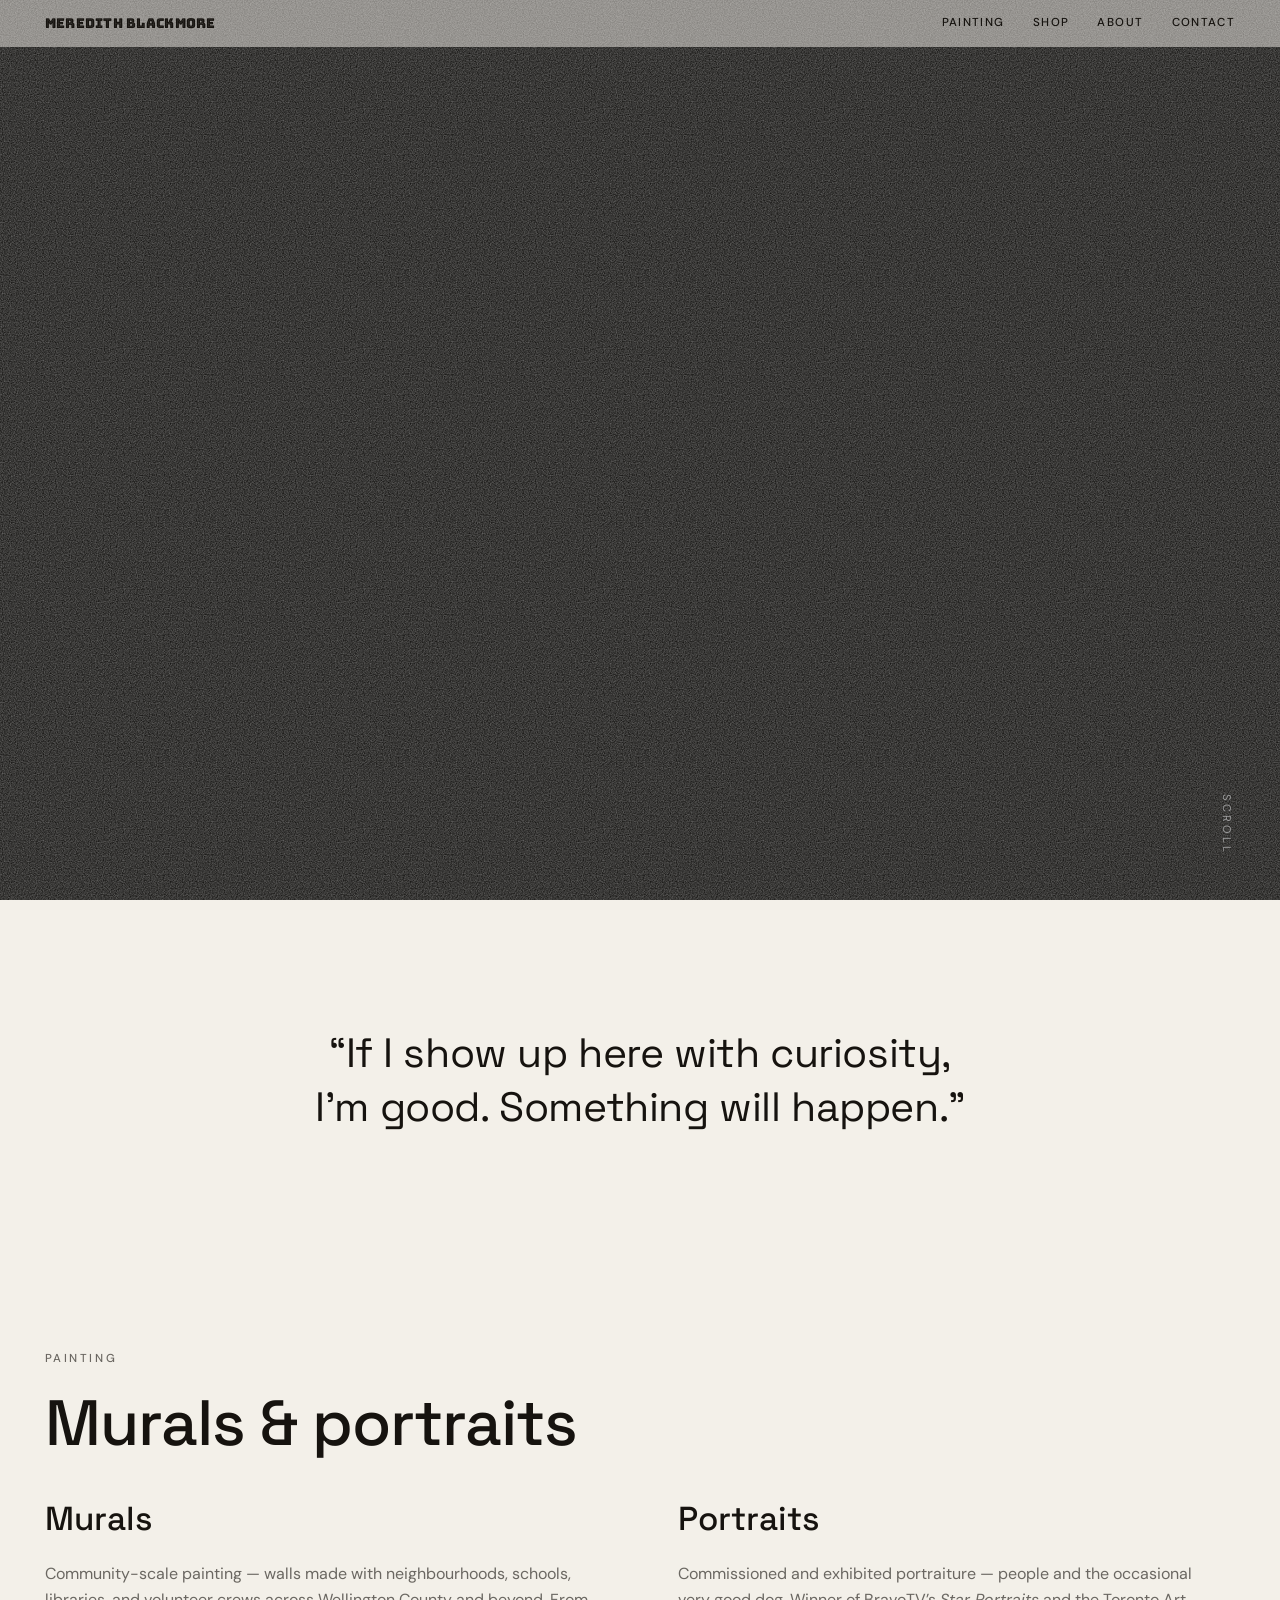
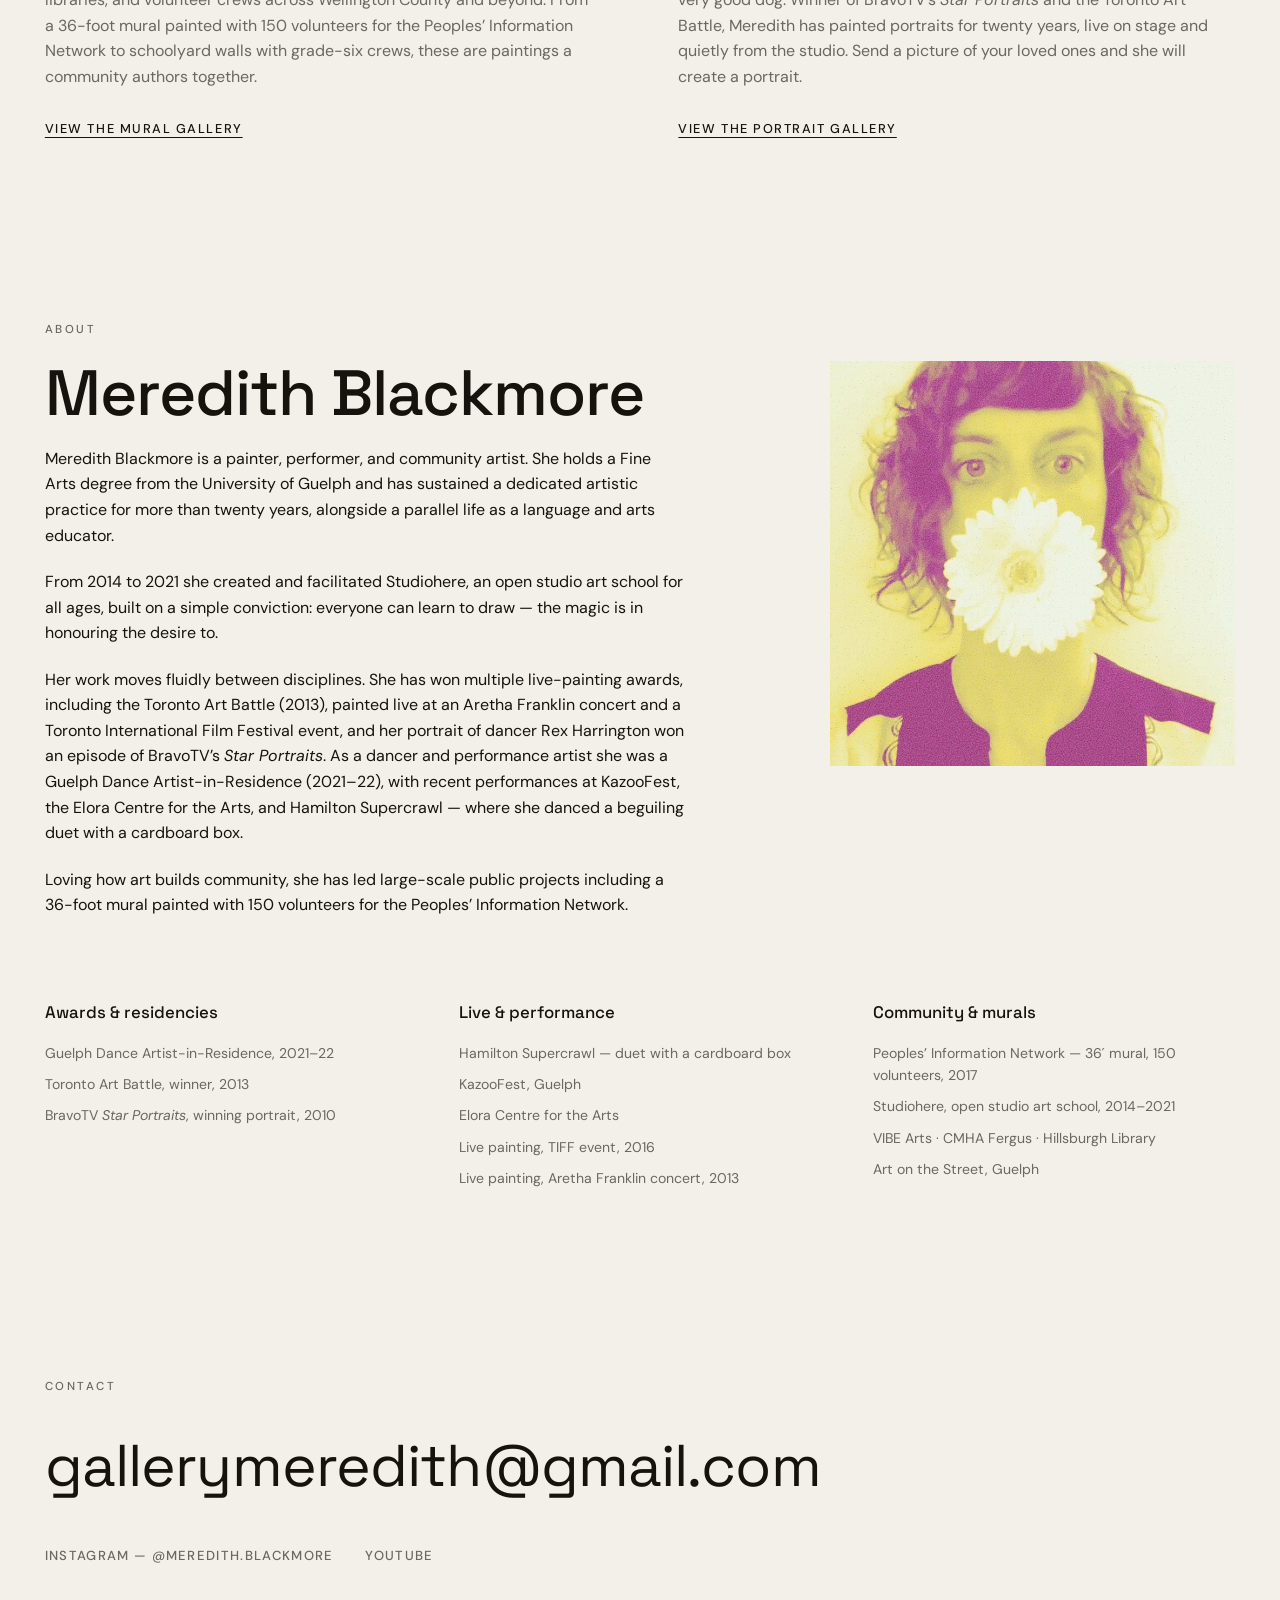
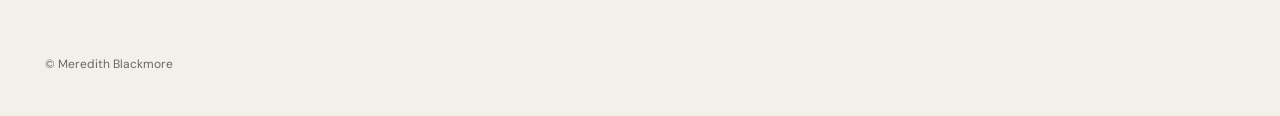
==== commit f2f66788: "Contact email: gallerymeredith@gmail.com" ====
--- a/index.html
+++ b/index.html
@@ -5,6 +5,14 @@
 <meta name="viewport" content="width=device-width, initial-scale=1.0">
 <title>Meredith Blackmore — Painter · Performer · Community Artist</title>
 <meta name="description" content="Meredith Blackmore - Multidisciplinary Artist">
+<meta property="og:type" content="website">
+<meta property="og:site_name" content="Meredith Blackmore">
+<meta property="og:title" content="Meredith Blackmore — Painter · Performer · Community Artist">
+<meta property="og:description" content="Meredith Blackmore - Multidisciplinary Artist">
+<meta property="og:url" content="https://meredithblackmore.com/">
+<meta property="og:image" content="https://meredithblackmore.com/assets/og-image.jpg">
+<meta name="twitter:card" content="summary_large_image">
+<link rel="canonical" href="https://meredithblackmore.com/">
 <link rel="icon" href="assets/favicon.svg" type="image/svg+xml">
 <link rel="icon" href="assets/favicon.png" sizes="32x32" type="image/png">
 <link rel="apple-touch-icon" href="assets/apple-touch-icon.png">
@@ -106,7 +114,7 @@
 <!-- ============ CONTACT ============ -->
 <section class="section contact" id="contact">
   <p class="eyebrow">Contact</p>
-  <a class="contact-mail" href="mailto:meredithblackmore@yahoo.com">meredithblackmore@yahoo.com</a>
+  <a class="contact-mail" href="mailto:gallerymeredith@gmail.com">gallerymeredith@gmail.com</a>
   <div class="contact-social">
     <a href="https://www.instagram.com/meredith.blackmore/" target="_blank" rel="noopener">Instagram — @meredith.blackmore</a>
     <a href="https://www.youtube.com/channel/UCuz3bTZpnlCK3Yymyf228hQ" target="_blank" rel="noopener">YouTube</a>
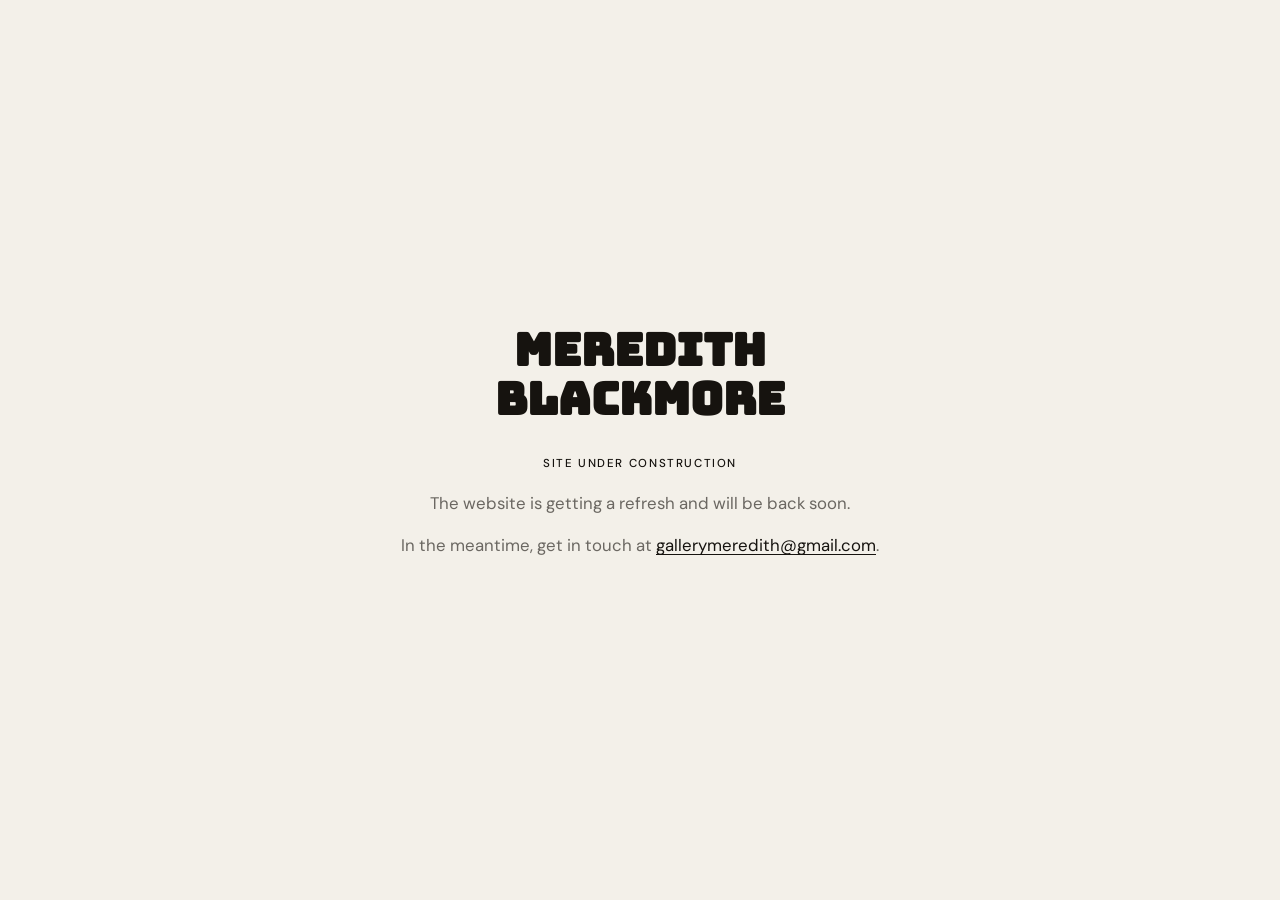
==== commit 840c253b: "Take site down: under-construction page (full site tagged full-site-live)" ====
--- a/index.html
+++ b/index.html
@@ -3,128 +3,32 @@
 <head>
 <meta charset="UTF-8">
 <meta name="viewport" content="width=device-width, initial-scale=1.0">
-<title>Meredith Blackmore — Painter · Performer · Community Artist</title>
-<meta name="description" content="Meredith Blackmore - Multidisciplinary Artist">
-<meta property="og:type" content="website">
-<meta property="og:site_name" content="Meredith Blackmore">
-<meta property="og:title" content="Meredith Blackmore — Painter · Performer · Community Artist">
-<meta property="og:description" content="Meredith Blackmore - Multidisciplinary Artist">
-<meta property="og:url" content="https://meredithblackmore.com/">
-<meta property="og:image" content="https://meredithblackmore.com/assets/og-image.jpg">
-<meta name="twitter:card" content="summary_large_image">
-<link rel="canonical" href="https://meredithblackmore.com/">
-<link rel="icon" href="assets/favicon.svg" type="image/svg+xml">
-<link rel="icon" href="assets/favicon.png" sizes="32x32" type="image/png">
-<link rel="apple-touch-icon" href="assets/apple-touch-icon.png">
+<title>Meredith Blackmore — Under construction</title>
+<meta name="robots" content="noindex">
+<meta name="description" content="Meredith Blackmore — site under construction.">
 <link rel="preconnect" href="https://fonts.googleapis.com">
 <link rel="preconnect" href="https://fonts.gstatic.com" crossorigin>
-<link href="https://fonts.googleapis.com/css2?family=Bungee+Inline&family=DM+Sans:ital,wght@0,400;0,500;1,400;1,500&family=Space+Grotesk:wght@400;500;600&display=swap" rel="stylesheet">
-<script>(function(){var ua=navigator.userAgent,ipad=navigator.platform==="MacIntel"&&navigator.maxTouchPoints>1,m=/Android|iPhone|iPad|iPod|Mobi/i.test(ua)||ipad||(matchMedia("(pointer: coarse)").matches&&innerWidth<820);document.documentElement.classList.add(m?"device-mobile":"device-desktop");window.IS_MOBILE=m;})();</script>
-<link rel="stylesheet" href="css/site.css">
+<link href="https://fonts.googleapis.com/css2?family=Bungee+Inline&family=DM+Sans:wght@400;500&display=swap" rel="stylesheet">
+<style>
+  :root { --bone:#f3f0e9; --ink:#16130f; --ink-soft:rgba(22,19,15,.62); }
+  @media (prefers-color-scheme: dark) { :root { --bone:#16130f; --ink:#f3f0e9; --ink-soft:rgba(243,240,233,.62); } }
+  * { box-sizing: border-box; }
+  html, body { height: 100%; margin: 0; }
+  body { background: var(--bone); color: var(--ink); font-family: "DM Sans", system-ui, sans-serif;
+         display: flex; align-items: center; justify-content: center; padding: 2rem; text-align: center; }
+  main { max-width: 34rem; }
+  .wordmark { font-family: "Bungee Inline", "DM Sans", sans-serif; font-size: clamp(1.8rem, 6vw, 2.8rem); line-height: 1.1; margin: 0 0 2rem; }
+  p { margin: 0 0 1rem; font-size: 1.05rem; line-height: 1.6; color: var(--ink-soft); }
+  .tag { font-size: .72rem; letter-spacing: .14em; text-transform: uppercase; font-weight: 500; color: var(--ink); margin-bottom: 1rem; }
+  a { color: var(--ink); text-underline-offset: .2em; }
+</style>
 </head>
 <body>
-
-<header class="site-head" id="siteHead">
-  <a class="wordmark" href="#top">Meredith Blackmore</a>
-  <nav class="site-nav">
-    <a href="#painting">Painting</a>
-    <a href="shop.html">Shop</a>
-    <a href="#about">About</a>
-    <a href="#contact">Contact</a>
-  </nav>
-</header>
-
-<!-- ============ HERO ============ -->
-<section class="hero" id="top">
-  <h1 class="visually-hidden">Meredith Blackmore — painter, performer, community artist</h1>
-  <div class="hero-stage grain" id="heroStage" aria-hidden="true"></div>
-  <p class="hero-cue">Scroll</p>
-</section>
-
-<!-- ============ OPENING QUOTE ============ -->
-<section class="statement">
-  <p>“If I show up here with curiosity, I’m good. Something will happen.”</p>
-</section>
-
-<!-- ============ PAINTING ============ -->
-<section class="section" id="painting">
-  <p class="eyebrow">Painting</p>
-  <h2 class="section-title">Murals &amp; portraits</h2>
-  <div class="painting-blocks">
-    <div class="painting-block">
-      <h3>Murals</h3>
-      <p>Community-scale painting — walls made with neighbourhoods, schools, libraries, and volunteer crews across Wellington County and beyond. From a 36-foot mural painted with 150 volunteers for the Peoples’ Information Network to schoolyard walls with grade-six crews, these are paintings a community authors together.</p>
-      <a class="text-link" href="murals.html">View the mural gallery</a>
-    </div>
-    <div class="painting-block">
-      <h3>Portraits</h3>
-      <p>Commissioned and exhibited portraiture — people and the occasional very good dog. Winner of BravoTV’s <em>Star Portraits</em> and the Toronto Art Battle, Meredith has painted portraits for twenty years, live on stage and quietly from the studio. Send a picture of your loved ones and she will create a portrait.</p>
-      <a class="text-link" href="portraits.html">View the portrait gallery</a>
-    </div>
-  </div>
-</section>
-
-<!-- ============ ABOUT ============ -->
-<section class="section" id="about">
-  <p class="eyebrow">About</p>
-  <div class="about-grid">
-    <div class="about-bio">
-      <h2 class="section-title">Meredith Blackmore</h2>
-      <p>Meredith Blackmore is a painter, performer, and community artist. She holds a Fine Arts degree from the University of Guelph and has sustained a dedicated artistic practice for more than twenty years, alongside a parallel life as a language and arts educator.</p>
-      <p>From 2014 to 2021 she created and facilitated Studiohere, an open studio art school for all ages, built on a simple conviction: everyone can learn to draw — the magic is in honouring the desire to.</p>
-      <p>Her work moves fluidly between disciplines. She has won multiple live-painting awards, including the Toronto Art Battle (2013), painted live at an Aretha Franklin concert and a Toronto International Film Festival event, and her portrait of dancer Rex Harrington won an episode of BravoTV’s <em>Star Portraits</em>. As a dancer and performance artist she was a Guelph Dance Artist-in-Residence (2021–22), with recent performances at KazooFest, the Elora Centre for the Arts, and Hamilton Supercrawl — where she danced a beguiling duet with a cardboard box.</p>
-      <p>Loving how art builds community, she has led large-scale public projects including a 36-foot mural painted with 150 volunteers for the Peoples’ Information Network.</p>
-    </div>
-    <figure class="about-media grain">
-      <video id="aboutVideo" src="assets/video/2017-12-29_12-09-17_UTC.mp4" poster="assets/posters/2017-12-29_12-09-17_UTC.jpg" muted loop playsinline></video>
-    </figure>
-  </div>
-
-  <div class="selected">
-    <div class="selected-col">
-      <h3>Awards &amp; residencies</h3>
-      <ul>
-        <li>Guelph Dance Artist-in-Residence, 2021–22</li>
-        <li>Toronto Art Battle, winner, 2013</li>
-        <li>BravoTV <em>Star Portraits</em>, winning portrait, 2010</li>
-      </ul>
-    </div>
-    <div class="selected-col">
-      <h3>Live &amp; performance</h3>
-      <ul>
-        <li>Hamilton Supercrawl — duet with a cardboard box</li>
-        <li>KazooFest, Guelph</li>
-        <li>Elora Centre for the Arts</li>
-        <li>Live painting, TIFF event, 2016</li>
-        <li>Live painting, Aretha Franklin concert, 2013</li>
-      </ul>
-    </div>
-    <div class="selected-col">
-      <h3>Community &amp; murals</h3>
-      <ul>
-        <li>Peoples’ Information Network — 36′ mural, 150 volunteers, 2017</li>
-        <li>Studiohere, open studio art school, 2014–2021</li>
-        <li>VIBE Arts · CMHA Fergus · Hillsburgh Library</li>
-        <li>Art on the Street, Guelph</li>
-      </ul>
-    </div>
-  </div>
-</section>
-
-<!-- ============ CONTACT ============ -->
-<section class="section contact" id="contact">
-  <p class="eyebrow">Contact</p>
-  <a class="contact-mail" href="mailto:gallerymeredith@gmail.com">gallerymeredith@gmail.com</a>
-  <div class="contact-social">
-    <a href="https://www.instagram.com/meredith.blackmore/" target="_blank" rel="noopener">Instagram — @meredith.blackmore</a>
-    <a href="https://www.youtube.com/channel/UCuz3bTZpnlCK3Yymyf228hQ" target="_blank" rel="noopener">YouTube</a>
-  </div>
-</section>
-
-<footer class="site-foot">
-  <p>© Meredith Blackmore</p>
-</footer>
-
-<script src="js/hero.js"></script>
+<main>
+  <h1 class="wordmark">Meredith Blackmore</h1>
+  <p class="tag">Site under construction</p>
+  <p>The website is getting a refresh and will be back soon.</p>
+  <p>In the meantime, get in touch at <a href="mailto:gallerymeredith@gmail.com">gallerymeredith@gmail.com</a>.</p>
+</main>
 </body>
 </html>
